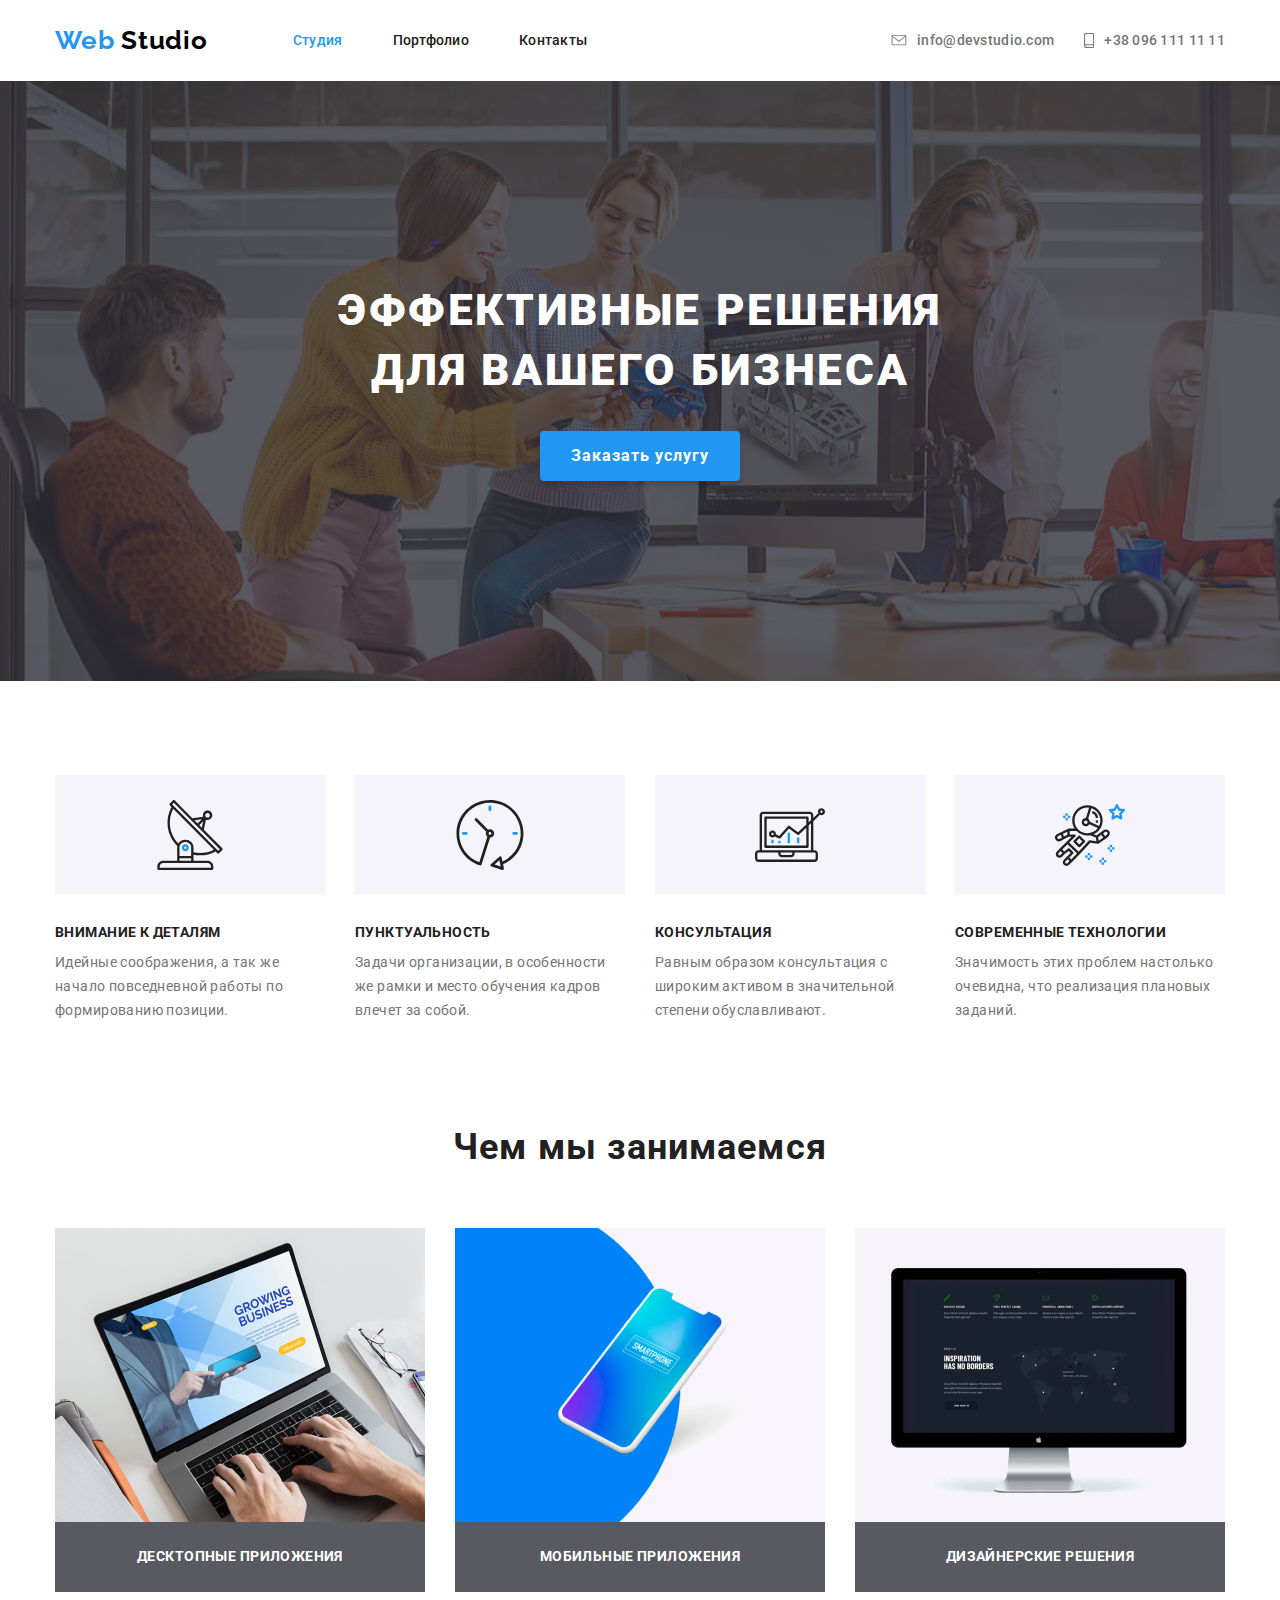
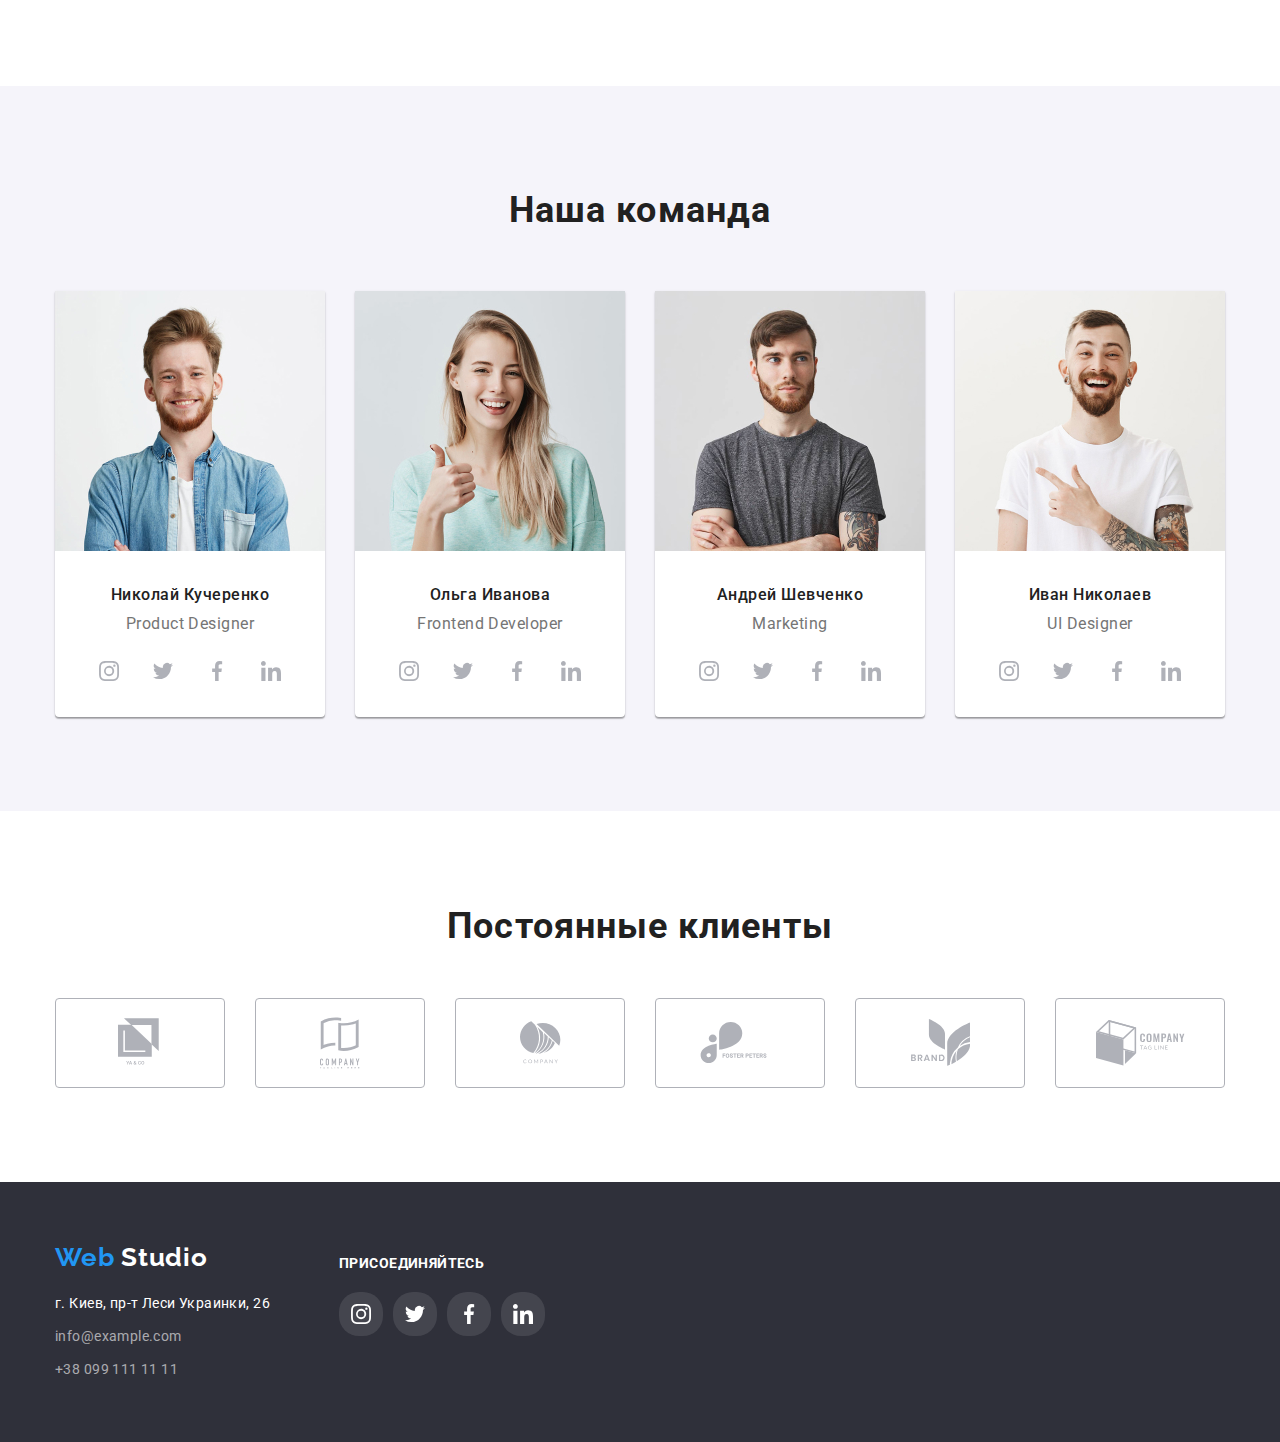
==== index.html @ 01f02eea "123" ====
<!DOCTYPE html>
<html lang="ru">
<head>
    <meta charset="UTF-8">
    <meta name="viewport" content="width=device-width, initial-scale=1.0">
    <title>Web Studio</title>
    <link rel="stylesheet" href="./css/normalize.css">
    <link rel="stylesheet" href="./css/styles.css">
    <link href="https://fonts.googleapis.com/css2?family=Raleway:wght@700&family=Roboto:wght@400;500;700;900&display=swap" rel="stylesheet">

<body>
    <!--верхняя линия-->
    <header class="header">
        <div class="container">
            <nav class="navigation">
            

                <a href="index.html" lang="en" class= "main-logo"><span class="logo-blue">Web</span> Studio</a>


                <ul class="list header-nav-links">
                    <li class="header-nav-link">
                    
                        <a href="index.html"  class="nav-item-active">Студия</a>
                    </li>
                    <li class="header-nav-link">
                        <a href="portfolio.html" class="nav-item-passive">Портфолио</a>
                    </li>
                    <li class="header-nav-link">
                        <a href="" class="nav-item-passive">Контакты</a>
                    </li>
                </ul>
            </nav>

            <ul class= "list list-adress-link">
                <li class="adress-link">
                  
                    <a href="mailto:info@devstudio.com" class="adress-item header-mail">
                        <svg width= "16" height= "11">
                            <use href="./images/sprite.svg#icon-envelope"></use>
                        </svg>info@devstudio.com</a>
                </li>
                <li class="adress-link">
                    
                    <a href="tel:+380961111111" class="adress-item header-tel">
                        <svg width= "10" height= "15">
                            <use href="./images/sprite.svg#icon-smartphone"></use>
                        </svg>+38 096 111 11 11</a>
                </li>
            </ul>
        </div>
    </header>

    <main>
        <!--section-->
       
            <section class="main-section">
                <h1>эффективные решения <br> для вашего бизнеса</h1>
                <button class="order-button">Заказать услугу</button>
            </section>
        

        <!--особенности-->
        
       
        <section>
            <div class="container features-cont">
           
            <h2 hidden>особенности</h2>
            <ul class= "list flex-list">
                <li class="features-item">
                    <div class="features-img-container1">
                    </div>
                    <h3 class="features-title">внимание к деталям</h3>
                    <p class="features-text">Идейные соображения, а так же начало повседневной работы по формированию позиции.</p>
                </li>
                <li class="features-item">
                    <div class="features-img-container2">
                    </div>
                    <h3 class="features-title">пунктуальность</h3>
                    <p class="features-text">Задачи организации, в особенности же рамки и место обучения кадров влечет за собой.</p>
                </li>
                <li class="features-item">
                    <div class="features-img-container3">
                        
                    </div>
                    <h3 class="features-title">консультация</h3>
                    <p class="features-text">Равным образом консультация с широким активом в значительной степени обуславливают.</p>
                </li>
                <li class="features-item">
                    <div class="features-img-container4">
                        
                    </div>
                    <h3 class="features-title">современные технологии</h3>
                    <p class="features-text">Значимость этих проблем настолько очевидна, что реализация плановых заданий.</p>
                </li>
            </ul>
        </div>    
        </section>
        

        <!--Чем мы занимаемся-->
        

        <section>
        <div class="container section-container"> 
            <h2 class="what-we-do-title">Чем мы занимаемся</h2>
            <ul class= "list flex-list">
                <li class="what-we-do-item">
                    <img src="./images/main/what_we_do/desktop.jpg" alt="Десктопные приложения" width= 370>
                    
                        <h3 class="what-we-do-text">десктопные приложения</h3>
                    
                </li>
                <li class="what-we-do-item">
                    <img src="./images/main/what_we_do/mob.jpg" alt="Мобильные приложения" width= 370>
                    
                        <h3 class="what-we-do-text">мобильные приложения</h3>
                    
                </li>
                <li class="what-we-do-item">
                    <img src="./images/main/what_we_do/des.jpg" alt="Дизайнерские решения" width= 370>
                    
                        <h3 class="what-we-do-text">дизайнерские решения</h3>
                    
                </li>               
            </ul>
        </div>
        </section>

       

        <!--Наша команда-->
        
                
                    <section class="team-section">
                        <div class="container section-team">

                        <h2 class="what-we-do-title">Наша команда</h2>
                        <ul class= "list flex-list">
                            <li class="team-member">
                                <img src="./images/main/team/designer.jpg" alt="Дизайнер" width= 270>
                                <h3 class="spec-name">Николай Кучеренко</h3>
                                <p class="prof"><span lang="en">Product Designer</span></p>
                                <ul class= "list flex-list-social-icons">
                                    <li>
                                        <a class="social-link social-icon-main" href="" aria-label="иконка инстаграма">
                                            <svg width= "44" height= "44">
                                            <use href="./images/sprite.svg#icon-inst"></use>
                                        </svg></a>
                                    </li>
                                    <li>
                                        <a class="social-link social-icon-main" href="" aria-label="иконка твиттера">
                                            <svg width= "44" height= "44">
                                            <use href="./images/sprite.svg#icon-twit"></use>
                                        </svg></a>
                                    </li>
                                    <li>
                                        <a class="social-link social-icon-main" href="" aria-label="иконка фейсбука">
                                            <svg width= "44" height= "44">
                                            <use href="./images/sprite.svg#icon-fb"></use>
                                        </svg></a>
                                    </li>
                                    <li>
                                        <a class="social-link social-icon-main" href="" aria-label="иконка линкедин">
                                            <svg width= "44" height= "44">
                                            <use href="./images/sprite.svg#icon-in"></use>
                                        </svg></a>
                                    </li>
                                </ul>
                            </li>
                            <li class="team-member">
                                <img src="./images/main/team/developer.jpg" alt="Разработчик" width= 270>
                                <h3 class="spec-name">Ольга Иванова</h3>
                                <p class="prof"><span lang="en"> Frontend Developer</span></p>
                                    <ul class= "list flex-list-social-icons">
                                        <li>
                                            <a class="social-link social-icon-main" href="" aria-label="иконка инстаграма">
                                                <svg width= "44" height= "44">
                                                <use href="./images/sprite.svg#icon-inst"></use>
                                            </svg></a>
                                        </li>
                                        <li>
                                            <a class="social-link social-icon-main" href="" aria-label="иконка твиттера">
                                                <svg width= "44" height= "44">
                                                <use href="./images/sprite.svg#icon-twit"></use>
                                            </svg></a>
                                        </li>
                                        <li>
                                            <a class="social-link social-icon-main" href="" aria-label="иконка фейсбука">
                                                <svg width= "44" height= "44">
                                                <use href="./images/sprite.svg#icon-fb"></use>
                                            </svg></a>
                                        </li>
                                        <li>
                                            <a class="social-link social-icon-main" href="" aria-label="иконка линкедин">
                                                <svg width= "44" height= "44">
                                                <use href="./images/sprite.svg#icon-in"></use>
                                            </svg></a>
                                        </li>
                                    </ul>
                            </li>
                            <li class="team-member">       
                                <img src="./images/main/team/marketing.jpg" alt="Маркетолог" width= 270>       
                                <h3 class="spec-name">Андрей Шевченко</h3>       
                                <p class="prof"><span lang="en">Marketing</span></p>
                                    <ul class= "list flex-list-social-icons">
                                        <li>
                                            <a class="social-link social-icon-main" href="" aria-label="иконка инстаграма">
                                                <svg width= "44" height= "44">
                                                <use href="./images/sprite.svg#icon-inst"></use>
                                            </svg></a>
                                        </li>
                                        <li>
                                            <a class="social-link social-icon-main" href="" aria-label="иконка твиттера">
                                                <svg width= "44" height= "44">
                                                <use href="./images/sprite.svg#icon-twit"></use>
                                            </svg></a>
                                        </li>
                                        <li>
                                            <a class="social-link social-icon-main" href="" aria-label="иконка фейсбука">
                                                <svg width= "44" height= "44">
                                                <use href="./images/sprite.svg#icon-fb"></use>
                                            </svg></a>
                                        </li>
                                        <li>
                                            <a class="social-link social-icon-main" href="" aria-label="иконка линкедин">
                                                <svg width= "44" height= "44">
                                                <use href="./images/sprite.svg#icon-in"></use>
                                            </svg></a>
                                        </li>
                                    </ul>
                            </li>
                            <li class="team-member">
                                <img src="./images/main/team/UI.jpg" alt="Дизайнер приложений" width= 270>
                                <h3 class="spec-name">Иван Николаев</h3>
                                <p class="prof"><span lang="en">UI Designer</span></p>
                                    <ul class= "list flex-list-social-icons">
                                        <li>
                                            <a class="social-link social-icon-main" href="" aria-label="иконка инстаграма">
                                                <svg width= "44" height= "44">
                                                <use href="./images/sprite.svg#icon-inst"></use>
                                            </svg></a>
                                        </li>
                                        <li>
                                            <a class="social-link social-icon-main" href="" aria-label="иконка твиттера">
                                                <svg width= "44" height= "44">
                                                <use href="./images/sprite.svg#icon-twit"></use>
                                            </svg></a>
                                        </li>
                                        <li>
                                            <a class="social-link social-icon-main" href="" aria-label="иконка фейсбука">
                                                <svg width= "44" height= "44">
                                                <use href="./images/sprite.svg#icon-fb"></use>
                                            </svg></a>
                                        </li>
                                        <li>
                                            <a class="social-link social-icon-main" href="" aria-label="иконка линкедин">
                                                <svg width= "44" height= "44">
                                                <use href="./images/sprite.svg#icon-in"></use>
                                            </svg></a>
                                        </li>
                                    </ul>
                            </li>
                        </ul>
                    </div>
                    </section>
            

        <!--постоянные клиенты-->
        
            <section>
                <div class="container section-container">
                <h2 class="clients">Постоянные клиенты</h2>
                <ul class= "list clients-list">
                    <li class="clients-list-item">
                        <a class="clients-item-link" href="">
                        <svg width= "45" height= "50">
                            <use href="./images/sprite.svg#icon-logo1"></use>
                        </svg></a>
                    </li>
                    <li class="clients-list-item">
                        <a class="clients-item-link2" href="">
                            <svg width= "40" height= "52">
                            <use href="./images/sprite.svg#icon-logo2"></use>
                        </svg></a>
                    </li>
                    <li class="clients-list-item">
                        <a class="clients-item-link" href="">
                            <svg width= "41" height= "43">
                            <use href="./images/sprite.svg#icon-logo3"></use>
                        </svg></a>
                    </li>
                    <li class="clients-list-item">
                        <a class="clients-item-link" href="">
                            <svg width= "80" height= "42">
                            <use href="./images/sprite.svg#icon-logo4"></use>
                        </svg></a>
                    </li>
                    <li class="clients-list-item">
                        <a class="clients-item-link" href="">
                            <svg width= "59" height= "47">
                            <use href="./images/sprite.svg#icon-logo5"></use>
                        </svg></a>
                    </li>
                    <li class="clients-list-item">
                        <a class="clients-item-link" href="">
                            <svg width= "89" height= "46">
                            <use href="./images/sprite.svg#icon-logo6"></use>
                        </svg></a>
                    </li>
                </ul>
            </div>
            </section>
        
        
    </main>
    <!-- FOOTER -->
    <footer>
        <div class="container footer-container">
        <div class="left-side">
            <a href="" lang="en" class="bot-logo">
                <span class="logo-blue">Web</span> Studio
            </a>
            <address class="footer-adress">

            <ul class= "list">
                <li class="adress-list-item">
                        <a href="https://goo.gl/maps/bXEp62qemY7b6ZwU9" target="_blank" class="address">г. Киев, пр-т Леси Украинки, 26</a>
                </li>
                <li class="adress-list-item">
                        <a href="mailto:info@example.com" class="mail-phone"><span lang="en">info@example.com</span></a>
                </li>
                <li class="adress-list-item">
                        <a href="tel:+380991111111" class="mail-phone">+38 099 111 11 11</a>
                </li>
            </ul>
        </address>

       
        </div>

        <div class="right-side">
            <b>присоединяйтесь</b>
            <ul class= "list footer-social-icons-list">
                <li class="footer-social-icon-item">
                    <a class="social-link social-link-bot" href="" aria-label="иконка инстаграма">
                        <svg width= "44" height= "44">
                        <use href="./images/sprite.svg#icon-inst-bot"></use>
                    </svg></a>
                </li>
                <li class="footer-social-icon-item">
                    <a class="social-link social-link-bot" href="" aria-label="иконка твиттера">
                        <svg width= "44" height= "44">
                        <use href="./images/sprite.svg#icon-twit-bot"></use>
                    </svg></a>
                </li>
                <li class="footer-social-icon-item">
                    <a class="social-link social-link-bot" href="" aria-label="иконка фейсбука">
                        <svg width= "44" height= "44">
                        <use href="./images/sprite.svg#icon-fb-bot"></use>
                    </svg></a>
                </li>
                <li class="footer-social-icon-item">
                    <a class="social-link social-link-bot" href="" aria-label="иконка линкедин">
                        <svg width= "44" height= "44">
                        <use href="./images/sprite.svg#icon-in-bot"></use>
                    </svg></a>
                </li>
            </ul>
        </div>
        <!--SUBSCRIBE-->
        <!--<div class="subscribe">
            <p>подпишитесь на рассылку<br>
                <input type="text">
               </p>
        </div>

        <div class="footer-button">
            <button class="foot-button">Подписаться
                <svg width= "24" height= "24">
                <use href="./images/sprite.svg#icon-tg"></use>
            </svg></button>
        </div> -->

    </div>
    </footer>
</body>
</html>
---- css/styles.css ----
:root {
    --main-font: "Roboto", sans-serif;
    --logo-font: "Raleway", sans-serif;
    --bold-title-color: #212121;
    --accent-color: #2196F3;
    --p-text-color: #757575;
    --main-header-color: #FFFFFF;
    --mail-phone-bot-color: rgba(255, 255, 255, 0.6);
    --black-colour:  #000000;
    --decor-color: rgba(175, 177, 184, 1);
}
html {
    box-sizing: border-box;
  }
  
  *,
  *::before,
  *::after {
    box-sizing: inherit;
    margin: 0;
    padding: 0;
  }
/*header*/
.header{
    padding-bottom: 25px;
    padding-top: 25px;
}
.navigation{
    display: flex;
    align-items: center;
}
.list-adress-link{
    display: flex;
    /*margin-left: 305px;*/
}

.adress-item{
    display: flex;
    align-items: center;
}

.adress-item svg{
    margin-right: 10px;
    
}

.adress-item:hover,
.adress-item:focus,
.adress-link:hover,
.adress-link:focus{
    --color2: var(--accent-color);
    color: var(--accent-color);
}

.adress-link:not(:last-child){
    margin-right: 30px;
}


    
.header-nav-links{
    display: flex;
    margin-left: 85px;
    padding-left: 0px;
}
.header-nav-link:not(:last-child){
    margin-right: 50px;
}

.header .container{
    display: flex;
    align-items: center;
    justify-content: space-between;

}

.container{
    width: 1200px;
    padding-left: 15px;
    padding-right: 15px;
     
    margin-left: auto;
    margin-right: auto;
    
    
   
    
}


/*.list li{
    outline: 2px solid green;
}
*/
body{
    font-family: var(--main-font);
    background-color: var(--main-header-color);
    font-style: normal;
}

/*шапка*/
.main-logo{
    font-family: var(--logo-font);
    color: var(--black-colour);
    font-style: normal;
    font-weight: bold;
    font-size: 26px;
    line-height: 1.2;
    letter-spacing: 0.03em;
    text-decoration: none;
    /*margin-right: 85px;
    margin-top: 24px;*/
}

.logo-blue{
    color: var(--accent-color);

}

.nav-item-active,
.nav-item-passive{
    
  
    font-weight: 500;
    font-size: 14px;
    line-height: 1.14;
    letter-spacing: 0.02em;
    
}

.nav-item-passive{
color: var(--bold-title-color);
}

.nav-item-active{
    color: var(--accent-color);
}

.nav-item-passive:hover,
.nav-item-passive:focus{
    color: var(--accent-color);
}

.adress-item{
    
   
    font-weight: 500;
    font-size: 14px;
    line-height: 1.42;
    letter-spacing: 0.02em;
    color: var(--p-text-color);
    text-decoration: none;
    list-style: none;
}


.list{
    list-style: none;
    text-decoration: none;
}



.nav-item-active,
.nav-item-passive,
.link{
    text-decoration: none;
}
/*<!--SECTION-->*/

h1{
    
    color: var(--main-header-color);
   
    font-weight: 900;
    font-size: 44px;
    line-height: 1.36;
    text-align: center;
    letter-spacing: 0.06em;
    text-transform: uppercase;  
    margin-bottom: 30px;
    margin-top: 0px;
    
}



.main-section{
    padding-top: 200px;
    padding-bottom: 200px;
    background-image: linear-gradient(rgba(47, 48, 58, 0.8), rgba(47, 48, 58, 0.8)), url(../images/main/header/Headerimg.jpg);
    background-repeat: no-repeat;
    background-size: cover;
    max-width: 1600px;
    margin-right: auto;
    margin-left: auto;
}

.hero{

}
.order-button{
    min-width: 200px;
    min-height: 50px;
    margin-right: auto;
    margin-left: auto;
    font-weight: bold;
    font-size: 16px;
    line-height: 1.87;
    display: block;
    text-align: center;
    letter-spacing: 0.06em;
    color: var(--main-header-color);
    background-color: var(--accent-color);
    border-radius: 4px;
    border: hidden;
    box-shadow: 0px 4px 4px rgba(0, 0, 0, 0.15);
}

.order-button:hover,
.order-button:focus{
    color: var(--main-header-color);
}

.section-container{
    padding-top: 94px;
    padding-bottom: 94px;

}
/*<!--особенности-->*/
.flex-list{
    display: flex;
   
}
.features-item{
    width: 270px;
    
}
.features-item:not(:last-child){
    margin-right: 30px;
}
.features-img-container1{
    width: 270px;
    height: 120px;
    background-image: url(../images/main/features/antenna1.svg);
    background-repeat: no-repeat;
    background-position: center center;
    background-color: #f5f4fa;
}
.features-img-container2{
    width: 270px;
    height: 120px;
    background-image: url(../images/main/features/clock1.svg);
    background-repeat: no-repeat;
    background-position: center center;
    background-color: #f5f4fa;
}
.features-img-container3{
    width: 270px;
    height: 120px;
    background-image: url(../images/main/features/diagram1.svg);
    background-repeat: no-repeat;
    background-position: center center;
    background-color: #f5f4fa;
}
.features-img-container4{
    width: 270px;
    height: 120px;
    background-image: url(../images/main/features/astronaut1.svg);
    background-repeat: no-repeat;
    background-position: center center;
    background-color: #f5f4fa;
}
.features-img{
    margin: 25px 100px;
    
}

.features-title{
   
    
    font-weight: bold;
    font-size: 14px;
    line-height: 1.14;
    letter-spacing: 0.03em;
    text-transform: uppercase;

    color: var(--bold-title-color);
    margin-top: 30px;


}

.features-text{
    
    
    font-weight: normal;
    font-size: 14px;
    line-height: 1.71;

    letter-spacing: 0.03em;

    color: var(--p-text-color);
    margin-top: 10px;
}

/*<!--Чем мы занимаемся-->*/
.what-we-do-title{
    
    margin-bottom: 50px;
    font-weight: bold;
    font-size: 36px;
    line-height: 1.7;
    text-align: center;
    letter-spacing: 0.03em;

    color: var(--bold-title-color);
}

.what-we-do-item:not(:last-child){
    margin-right: 30px;

}
.what-we-do-item>img{
    display: block;
}
/*.what-we-do-item>div{
    width: 370px;
    height: 70px;
    background-color: rgba(47, 48, 58, 0.8);
}*/
.what-we-do-text{
    
    text-align: center;
    padding-top: 27px;
    padding-bottom: 27px;
    font-weight: bold;
    font-size: 14px;
    line-height: 1.14;
   
    letter-spacing: 0.03em;
    text-transform: uppercase;

    color: var(--main-header-color);
    background-color: rgba(47, 48, 58, 0.8);
}

/* NASHA KOMANDA */
.section-team{
    
    padding-top: 94px;
    padding-bottom: 94px;
    
}
.team-section>ul{
    padding-bottom: 94px;

}
.team-section>h2{
    padding-top: 94px;
}
.team-section{
    background-color: rgba(245, 244, 250, 1);
}
.team-member{
    background-color: var(--main-header-color);
    box-shadow: 0px 2px 1px rgba(0, 0, 0, 0.2), 0px 1px 1px rgba(0, 0, 0, 0.14), 0px 1px 3px rgba(0, 0, 0, 0.12);
    border-radius: 0px 0px 4px 4px;
}
.team-member>img{
    margin-bottom: 30px;
}

.flex-list-social-icons{
    display: flex;
    /*justify-content: space-between;*/
    padding-left: 32px;
    padding-right: 32px;
    padding-bottom: 24px;
}
.flex-list-social-icons>li:not(:last-child){
    margin-right: 10px;

}

.social-icon-main:hover,
.social-icon-main:focus{
    --color1: var(--accent-color);
    --color3: var(--main-header-color);
}
.team-member:not(:last-child){
    margin-right: 30px;
}
.spec-name{
    
   
    font-weight: 500;
    font-size: 16px;
    line-height: 1.19;
    /* identical to box height */

    text-align: center;
    letter-spacing: 0.03em;
    color: var(--bold-title-color);
    margin-bottom: 10px;
}

.social-link{
    display: block;
    width: 44px;
    height: 44px;
    border-radius: 20px;
    
}

.prof{
    
   
    font-weight: normal;
    font-size: 16px;
    line-height: 1.19;
    /* identical to box height */

    text-align: center;
    letter-spacing: 0.03em;

    color: var(--p-text-color);
    margin-bottom: 16px;
}

/*CLIENTS*/
.clients{
    font-style: normal;
    font-weight: bold;
    font-size: 36px;
    line-height: 1.17;
    text-align: center;
    letter-spacing: 0.03em;
    color: var(--bold-title-color);
    margin-bottom: 50px;
}
.clients-list{
    display: flex;
   
}

.clients-list-item a{
    width: 170px;
    height: 90px;
    display: flex;
    justify-content: center;
    align-items: center;
    border: solid var(--decor-color) 1px;
    border-radius: 4px;
}

/*.clients-list-item{
   
    display: flex;
    justify-content: center;
    align-items: center;

    

}*/


.clients-list-item a:hover,
.clients-list-item a:focus{

    fill: var(--accent-color);
    border: solid var(--accent-color) 1px;
}




.clients-list-item a{
    fill: var(--decor-color);
    

}

/*.clients-item-link1{
    border-radius: 4px;
    padding: 20px 63px;
    border-color: transparent;
    
    
}
*/
.clients-list-item:not(:last-child){
    margin-right: 30px;
}


/* FOOTER */

.footer-container{
    
    display: flex;
    padding-top: 60px;
    padding-bottom: 60px;
}

.subscribe{
    padding-top: 12px; 
    width: 358px;
    height: 50px;
    margin-right: 12px;
}

.footer-button{
    padding-top: 48px;
}



.foot-button{
    min-width: 200px;
    height: 50px;
    display: flex;
    font-weight: bold;
    font-size: 16px;
    line-height: 1.87;
    display: block;
    text-align: center;
    letter-spacing: 0.06em;
    color: var(--main-header-color);
    background-color: var(--accent-color);
    border-radius: 4px;
}

.foot-button svg{
    align-items: center;
    justify-content: center;
}

.left-side{
    
    margin-right: 69px;
}
.right-side{
    padding-top: 12px;
    margin-right: 94px;
}
.bot-logo{
    font-family: var(--logo-font);
    font-style: normal;
    font-weight: bold;
    font-size: 26px;
    line-height: 1.19;
    /* identical to box height */
    letter-spacing: 0.03em;
    color: var(--main-header-color);
    text-decoration: none;
    

}

/* ADRESSES */
.footer-adress{
    margin-top: 20px;
}
.address{
   
    font-style: normal;
    font-weight: normal;
    font-size: 14px;
    line-height: 1.71;
    letter-spacing: 0.03em;
    color: var(--main-header-color);
    text-decoration: none;
    
}
.features-cont{
    padding-top: 94px;
}

.mail-phone{
    
    font-style: normal;
    font-weight: normal;
    font-size: 14px;
    line-height: 1.71;
    
    text-decoration: none;
    letter-spacing: 0.03em;

    color: var(--mail-phone-bot-color);
}

b{
    
    font-weight: bold;
    font-size: 14px;
    line-height: 1.14;
    letter-spacing: 0.03em;
    text-transform: uppercase;
    color: var(--main-header-color);
    
}

.footer-social-icons-list{
    display: flex;
    margin-top: 20px;
}

.footer-social-icon-item:not(:last-child){
    margin-right: 10px;
}

.social-link-bot{
    background-color: var(--accent-color);
}

.social-link-bot{
    background-color: rgba(255, 255, 255, 0.1);
}

.social-link-bot:focus,
.social-link-bot:hover{
    background-color: var(--accent-color);
}






footer{
    background-color: #2F303A;
}
.adress-list-item{
    margin-top: 9px;
}


/*
 */

/*PORTFOLIO MAIN*/

/*.all-button{
    
    
    font-weight: 500;
    font-size: 16px;
    line-height: 1.62;

    text-align: center;
    letter-spacing: 0.03em;

    color: var(--main-header-color);
    background-color: var(--accent-color);
}
*/

.header-port-cont{
   border-bottom: solid 1px rgba(236, 236, 236, 1); 
}
.portfolio-list{
    display: flex;
    justify-content: center;
    margin-bottom: 50px;
}

.proj-type-button-container:not(:last-child){
    margin-right: 8px;
}

.proj-type-button:focus,
.proj-type-button:hover{

    background-color: var(--accent-color);
    color: var(--main-header-color);
   
}

.proj-type-button{
    
    
    font-weight: 500;
    font-size: 16px;
    line-height: 1.62;
    border: none;
    border-radius: 4px;
    text-align: center;
    letter-spacing: 0.03em;

    color: var(--bold-title-color); 
    padding-top: 6px;
    padding-right: 22px;
    padding-bottom: 6px;
    padding-left: 22px;
}

/*gallery*/

.gallery-list{
    display: flex;
    flex-wrap: wrap;
}

.gallery-list-container{
    margin-right: 30px;
    margin-bottom: 30px;
}

.gallery-list-item:focus,
.gallery-list-item:hover{
    
    box-sizing: border-box;
    box-shadow: 1px 4px 6px rgba(0, 0, 0, 0.16), 0px 4px 4px rgba(0, 0, 0, 0.06), 0px 1px 1px rgba(0, 0, 0, 0.12);
}

.gallery-list-container:nth-child(3n){
    margin-right: 0px;
}

.gallery-list-container:nth-last-child(-n + 3){
    margin-bottom: 0px;
}

.gallery-list-img{
    display: block;
}

.port-proj-title{
    padding-top: 20px;
    padding-left: 23px;
    padding-right: 23px;
    
    font-weight: bold;
    font-size: 18px;
    line-height: 2;


    letter-spacing: 0.06em;

    color: var(--bold-title-color);
   

}

.port-skill{
    margin-top: 4px;
    padding-left: 23px;
    padding-right: 23px;
    padding-bottom: 19px;
    
    font-weight: normal;
    font-size: 16px;
    line-height: 1.87;


    letter-spacing: 0.03em;

    color: var(--p-text-color);

}

.gallery-text-container{
    border-left: solid rgba(238, 238, 238, 1) 1px;
    border-right: solid rgba(238, 238, 238, 1) 1px;
    border-bottom: solid rgba(238, 238, 238, 1) 1px;
}

.overlay{

}

.proj-descr{
    font-weight: normal;
    font-size: 18px;
    line-height: 1.56;
    letter-spacing: 0.03em;
    color: var(--main-header-color);
    background-color: var(--accent-color);
}
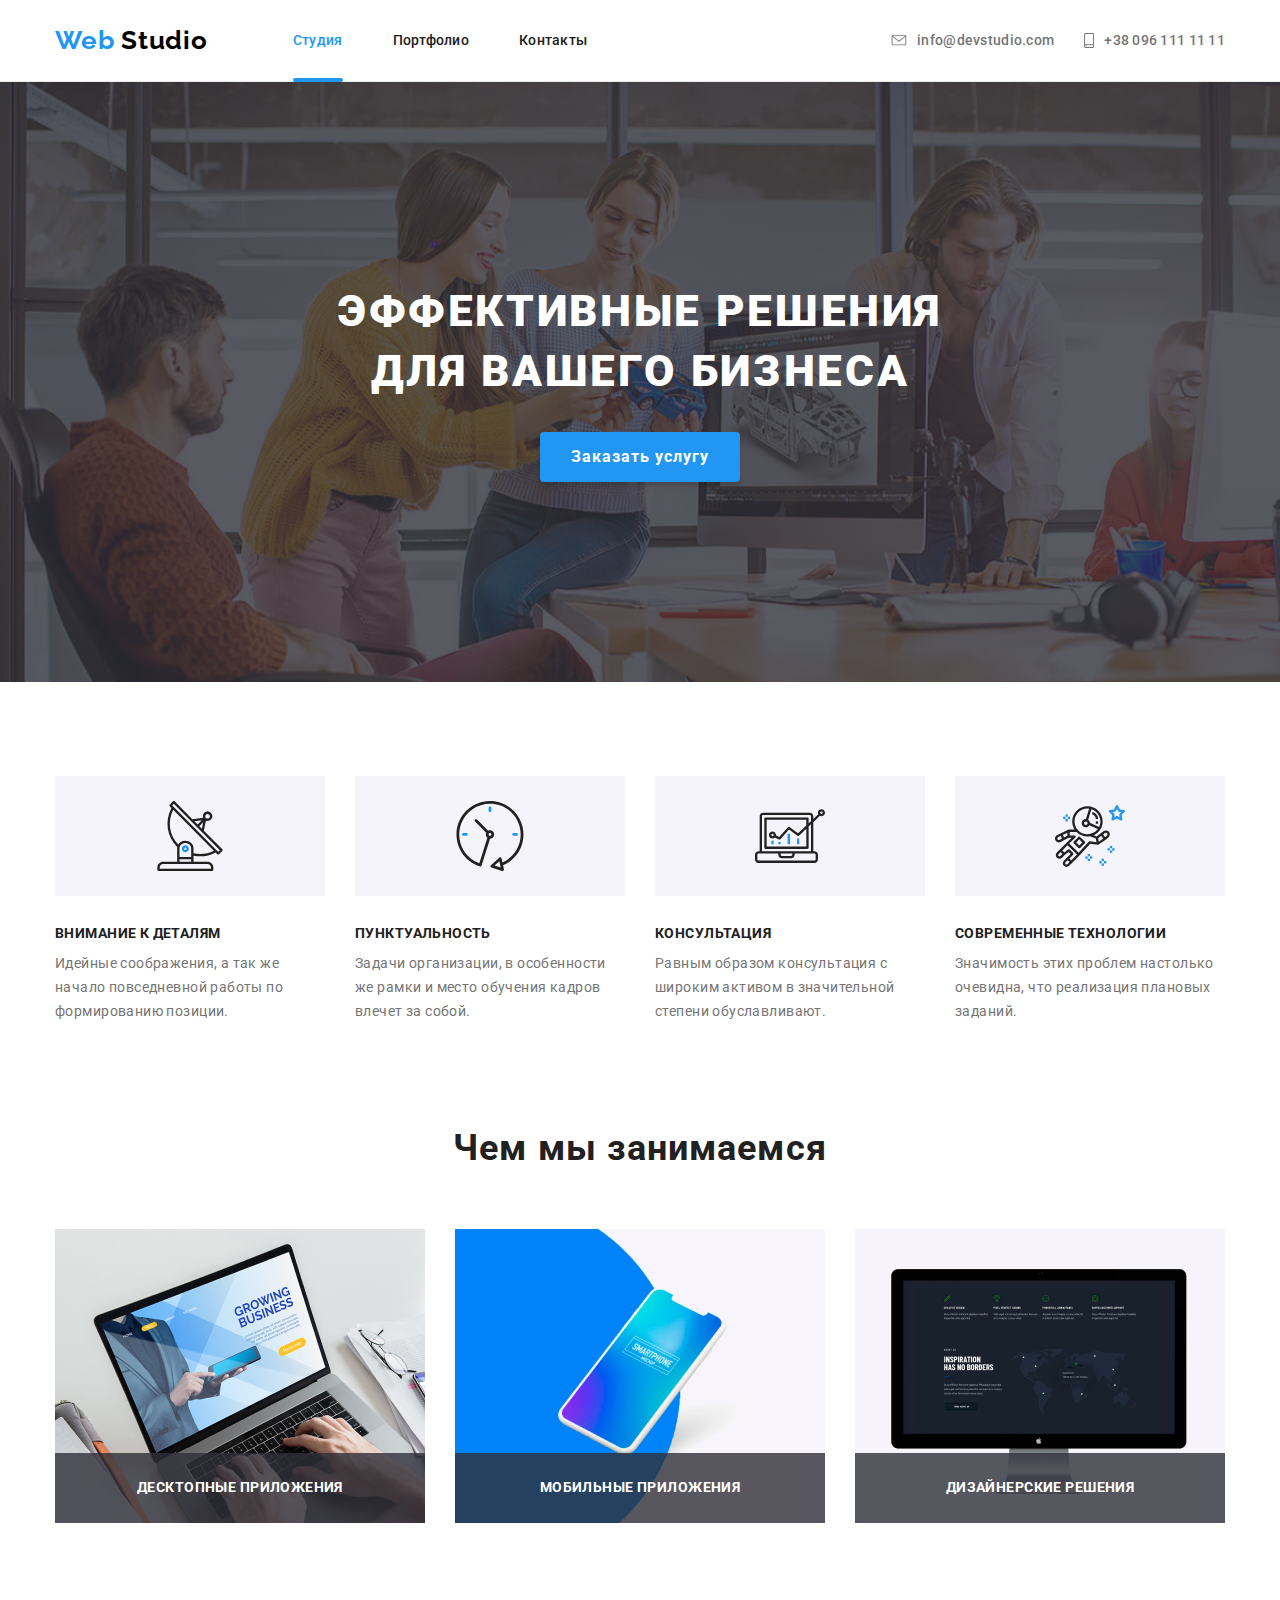
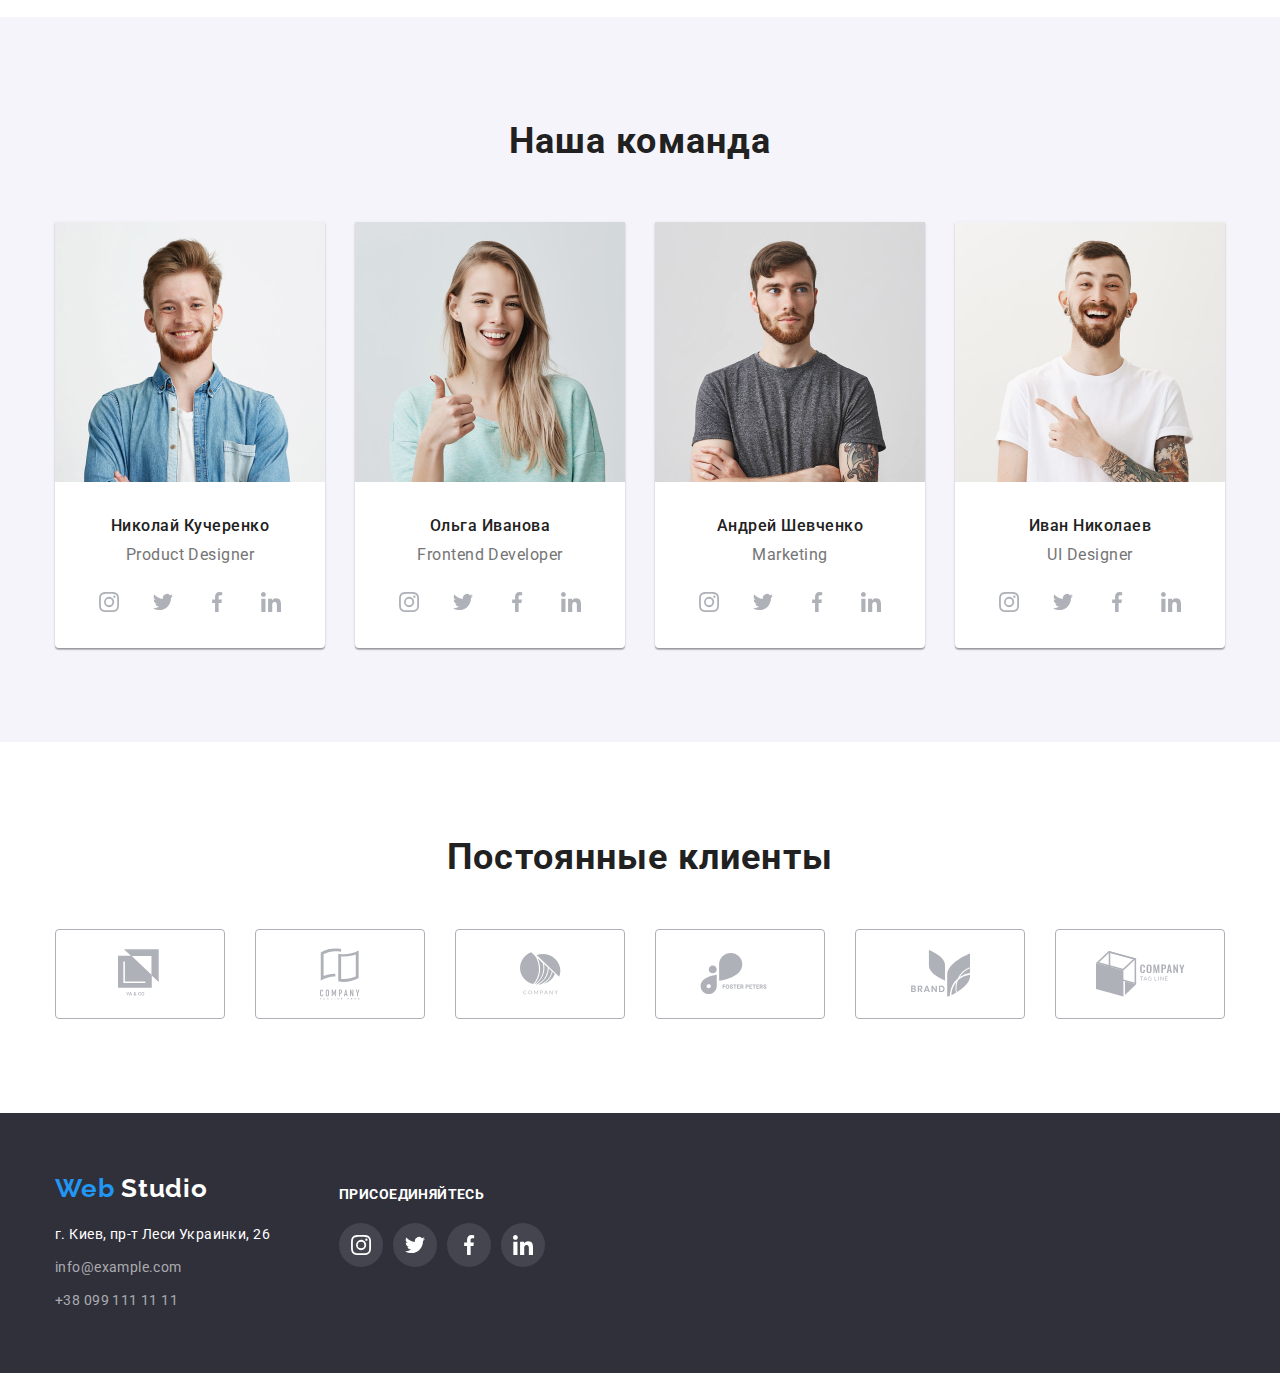
==== commit 2293796c: "костыль))" ====
--- a/index.html
+++ b/index.html
@@ -10,7 +10,7 @@
 
 <body>
     <!--верхняя линия-->
-    <header class="header">
+    <header class="header header-port-cont">
         <div class="container">
             <nav class="navigation">
             
@@ -19,9 +19,9 @@
 
 
                 <ul class="list header-nav-links">
-                    <li class="header-nav-link">
-                    
-                        <a href="index.html"  class="nav-item-active">Студия</a>
+                    <li class="header-nav-link header-nav-link-active">
+                    
+                        <a href="index.html"  class="nav-item-active nav-active">Студия</a>
                     </li>
                     <li class="header-nav-link">
                         <a href="portfolio.html" class="nav-item-passive">Портфолио</a>
--- a/css/styles.css
+++ b/css/styles.css
@@ -20,58 +20,11 @@
     margin: 0;
     padding: 0;
   }
-/*header*/
-.header{
-    padding-bottom: 25px;
-    padding-top: 25px;
-}
-.navigation{
-    display: flex;
-    align-items: center;
-}
-.list-adress-link{
-    display: flex;
-    /*margin-left: 305px;*/
-}
-
-.adress-item{
-    display: flex;
-    align-items: center;
-}
-
-.adress-item svg{
-    margin-right: 10px;
-    
-}
-
-.adress-item:hover,
-.adress-item:focus,
-.adress-link:hover,
-.adress-link:focus{
-    --color2: var(--accent-color);
-    color: var(--accent-color);
-}
-
-.adress-link:not(:last-child){
-    margin-right: 30px;
-}
-
-
-    
-.header-nav-links{
-    display: flex;
-    margin-left: 85px;
-    padding-left: 0px;
-}
-.header-nav-link:not(:last-child){
-    margin-right: 50px;
-}
-
-.header .container{
-    display: flex;
-    align-items: center;
-    justify-content: space-between;
-
+
+  body{
+    font-family: var(--main-font);
+    background-color: var(--main-header-color);
+    font-style: normal;
 }
 
 .container{
@@ -80,70 +33,33 @@
     padding-right: 15px;
      
     margin-left: auto;
-    margin-right: auto;
-    
-    
-   
-    
-}
-
-
-/*.list li{
-    outline: 2px solid green;
-}
-*/
-body{
-    font-family: var(--main-font);
-    background-color: var(--main-header-color);
-    font-style: normal;
-}
-
-/*шапка*/
-.main-logo{
-    font-family: var(--logo-font);
-    color: var(--black-colour);
-    font-style: normal;
-    font-weight: bold;
-    font-size: 26px;
-    line-height: 1.2;
-    letter-spacing: 0.03em;
-    text-decoration: none;
-    /*margin-right: 85px;
-    margin-top: 24px;*/
-}
-
-.logo-blue{
-    color: var(--accent-color);
-
-}
-
-.nav-item-active,
-.nav-item-passive{
-    
+    margin-right: auto;   
+    
+}
+
+
+/*header*/
+.header{
+    padding-bottom: 25px;
+    padding-top: 25px;
+}
+.navigation{
+    display: flex;
+    align-items: center;
+}
+.list-adress-link{
+    display: flex;
   
-    font-weight: 500;
-    font-size: 14px;
-    line-height: 1.14;
-    letter-spacing: 0.02em;
-    
-}
-
-.nav-item-passive{
-color: var(--bold-title-color);
-}
-
-.nav-item-active{
-    color: var(--accent-color);
-}
-
-.nav-item-passive:hover,
-.nav-item-passive:focus{
-    color: var(--accent-color);
-}
+}
+
+
+
+
 
 .adress-item{
     
-   
+    display: flex;
+    align-items: center;
     font-weight: 500;
     font-size: 14px;
     line-height: 1.42;
@@ -151,7 +67,106 @@
     color: var(--p-text-color);
     text-decoration: none;
     list-style: none;
-}
+    transition: 0.25s cubic-bezier(0.4, 0, 0.2, 1);
+}
+
+
+.adress-item svg{
+    margin-right: 10px;
+    
+}
+
+.adress-item:hover,
+.adress-item:focus,
+.adress-link:hover,
+.adress-link:focus{
+    --color2: var(--accent-color);
+    color: var(--accent-color);
+}
+
+.adress-link:not(:last-child){
+    margin-right: 30px;
+}
+
+
+    
+.header-nav-links{
+    display: flex;
+    margin-left: 85px;
+    padding-left: 0px;
+}
+.header-nav-link:not(:last-child){
+    margin-right: 50px;
+}
+
+.header-nav-link-active{
+    position: relative;
+}
+
+.nav-active::after{
+    position: absolute;
+    display: block;
+    content: "";
+    width: 100%;
+    height: 4px;
+    margin-top: 28px;
+    background: var(--accent-color);
+    border-radius: 2px;
+}
+
+.header .container{
+    display: flex;
+    align-items: center;
+    justify-content: space-between;
+
+}
+
+
+
+/*шапка*/
+.main-logo{
+    font-family: var(--logo-font);
+    color: var(--black-colour);
+    font-style: normal;
+    font-weight: bold;
+    font-size: 26px;
+    line-height: 1.2;
+    letter-spacing: 0.03em;
+    text-decoration: none;
+
+}
+
+.logo-blue{
+    color: var(--accent-color);
+
+}
+
+.nav-item-active,
+.nav-item-passive{
+    
+  
+    font-weight: 500;
+    font-size: 14px;
+    line-height: 1.14;
+    letter-spacing: 0.02em;
+    
+}
+
+.nav-item-passive{
+    color: var(--bold-title-color);
+    transition: 0.25s cubic-bezier(0.4, 0, 0.2, 1);
+}
+
+.nav-item-active{
+    color: var(--accent-color);
+}
+
+.nav-item-passive:hover,
+.nav-item-passive:focus{
+    color: var(--accent-color);
+
+}
+
 
 
 .list{
@@ -215,6 +230,7 @@
     border-radius: 4px;
     border: hidden;
     box-shadow: 0px 4px 4px rgba(0, 0, 0, 0.15);
+    transition: 0.25s cubic-bezier(0.4, 0, 0.2, 1);
 }
 
 .order-button:hover,
@@ -324,13 +340,15 @@
 .what-we-do-item>img{
     display: block;
 }
-/*.what-we-do-item>div{
+.what-we-do-item{
+    position: relative;
+}
+.what-we-do-text{
+    position: absolute;
+    bottom: 0;
+    left: 0;
     width: 370px;
     height: 70px;
-    background-color: rgba(47, 48, 58, 0.8);
-}*/
-.what-we-do-text{
-    
     text-align: center;
     padding-top: 27px;
     padding-bottom: 27px;
@@ -383,6 +401,10 @@
 
 }
 
+.social-icon-main{
+    transition: 0.25s cubic-bezier(0.4, 0, 0.2, 1);
+}
+
 .social-icon-main:hover,
 .social-icon-main:focus{
     --color1: var(--accent-color);
@@ -409,7 +431,7 @@
     display: block;
     width: 44px;
     height: 44px;
-    border-radius: 20px;
+    border-radius: 50px;
     
 }
 
@@ -452,17 +474,11 @@
     align-items: center;
     border: solid var(--decor-color) 1px;
     border-radius: 4px;
-}
-
-/*.clients-list-item{
-   
-    display: flex;
-    justify-content: center;
-    align-items: center;
-
-    
-
-}*/
+    fill: var(--decor-color);
+    transition: 0.25s cubic-bezier(0.4, 0, 0.2, 1);
+    
+}
+
 
 
 .clients-list-item a:hover,
@@ -474,21 +490,6 @@
 
 
 
-
-.clients-list-item a{
-    fill: var(--decor-color);
-    
-
-}
-
-/*.clients-item-link1{
-    border-radius: 4px;
-    padding: 20px 63px;
-    border-color: transparent;
-    
-    
-}
-*/
 .clients-list-item:not(:last-child){
     margin-right: 30px;
 }
@@ -550,7 +551,6 @@
     font-weight: bold;
     font-size: 26px;
     line-height: 1.19;
-    /* identical to box height */
     letter-spacing: 0.03em;
     color: var(--main-header-color);
     text-decoration: none;
@@ -610,12 +610,11 @@
     margin-right: 10px;
 }
 
-.social-link-bot{
-    background-color: var(--accent-color);
-}
+
 
 .social-link-bot{
     background-color: rgba(255, 255, 255, 0.1);
+    transition: 0.25s cubic-bezier(0.4, 0, 0.2, 1);
 }
 
 .social-link-bot:focus,
@@ -674,6 +673,8 @@
 
     background-color: var(--accent-color);
     color: var(--main-header-color);
+    
+    box-shadow: 0px 4px 4px rgba(0, 0, 0, 0.25);
    
 }
 
@@ -687,7 +688,6 @@
     border-radius: 4px;
     text-align: center;
     letter-spacing: 0.03em;
-
     color: var(--bold-title-color); 
     padding-top: 6px;
     padding-right: 22px;
@@ -707,6 +707,21 @@
     margin-bottom: 30px;
 }
 
+.gallery-list-container:nth-child(3n){
+    margin-right: 0px;
+}
+
+.gallery-list-container:nth-last-child(-n + 3){
+    margin-bottom: 0px;
+}
+
+.gallery-list-item{
+    
+    display: block;
+    width: 370px;
+    height: 404px;
+}
+
 .gallery-list-item:focus,
 .gallery-list-item:hover{
     
@@ -714,16 +729,51 @@
     box-shadow: 1px 4px 6px rgba(0, 0, 0, 0.16), 0px 4px 4px rgba(0, 0, 0, 0.06), 0px 1px 1px rgba(0, 0, 0, 0.12);
 }
 
-.gallery-list-container:nth-child(3n){
-    margin-right: 0px;
-}
-
-.gallery-list-container:nth-last-child(-n + 3){
-    margin-bottom: 0px;
-}
+.gallery-list-item:focus .overlay,
+.gallery-list-item:hover .overlay{
+    top: 0;
+}
+    
 
 .gallery-list-img{
     display: block;
+}
+
+.overlay-container{
+    position: relative;
+    overflow: hidden;
+}
+
+.overlay{
+    position: absolute;
+    top: 100%;
+    left: 0px;
+    width: 100%;
+    height: 100%;
+    display: flex;
+    justify-content: center;
+    align-items: center;
+    padding: 63px 24px;
+    font-weight: normal;
+    font-size: 18px;
+    line-height: 1.56;
+    letter-spacing: 0.03em;
+    color: var(--main-header-color);
+    background: rgba(33, 150, 243, 0.9);
+    transition: 0.25s cubic-bezier(0.4, 0, 0.2, 1);
+    
+    
+    
+}
+
+.proj-descr{
+    padding: 63px 24px;
+    font-weight: normal;
+    font-size: 18px;
+    line-height: 1.56;
+    letter-spacing: 0.03em;
+    color: var(--main-header-color);
+    
 }
 
 .port-proj-title{
@@ -770,11 +820,3 @@
 
 }
 
-.proj-descr{
-    font-weight: normal;
-    font-size: 18px;
-    line-height: 1.56;
-    letter-spacing: 0.03em;
-    color: var(--main-header-color);
-    background-color: var(--accent-color);
-}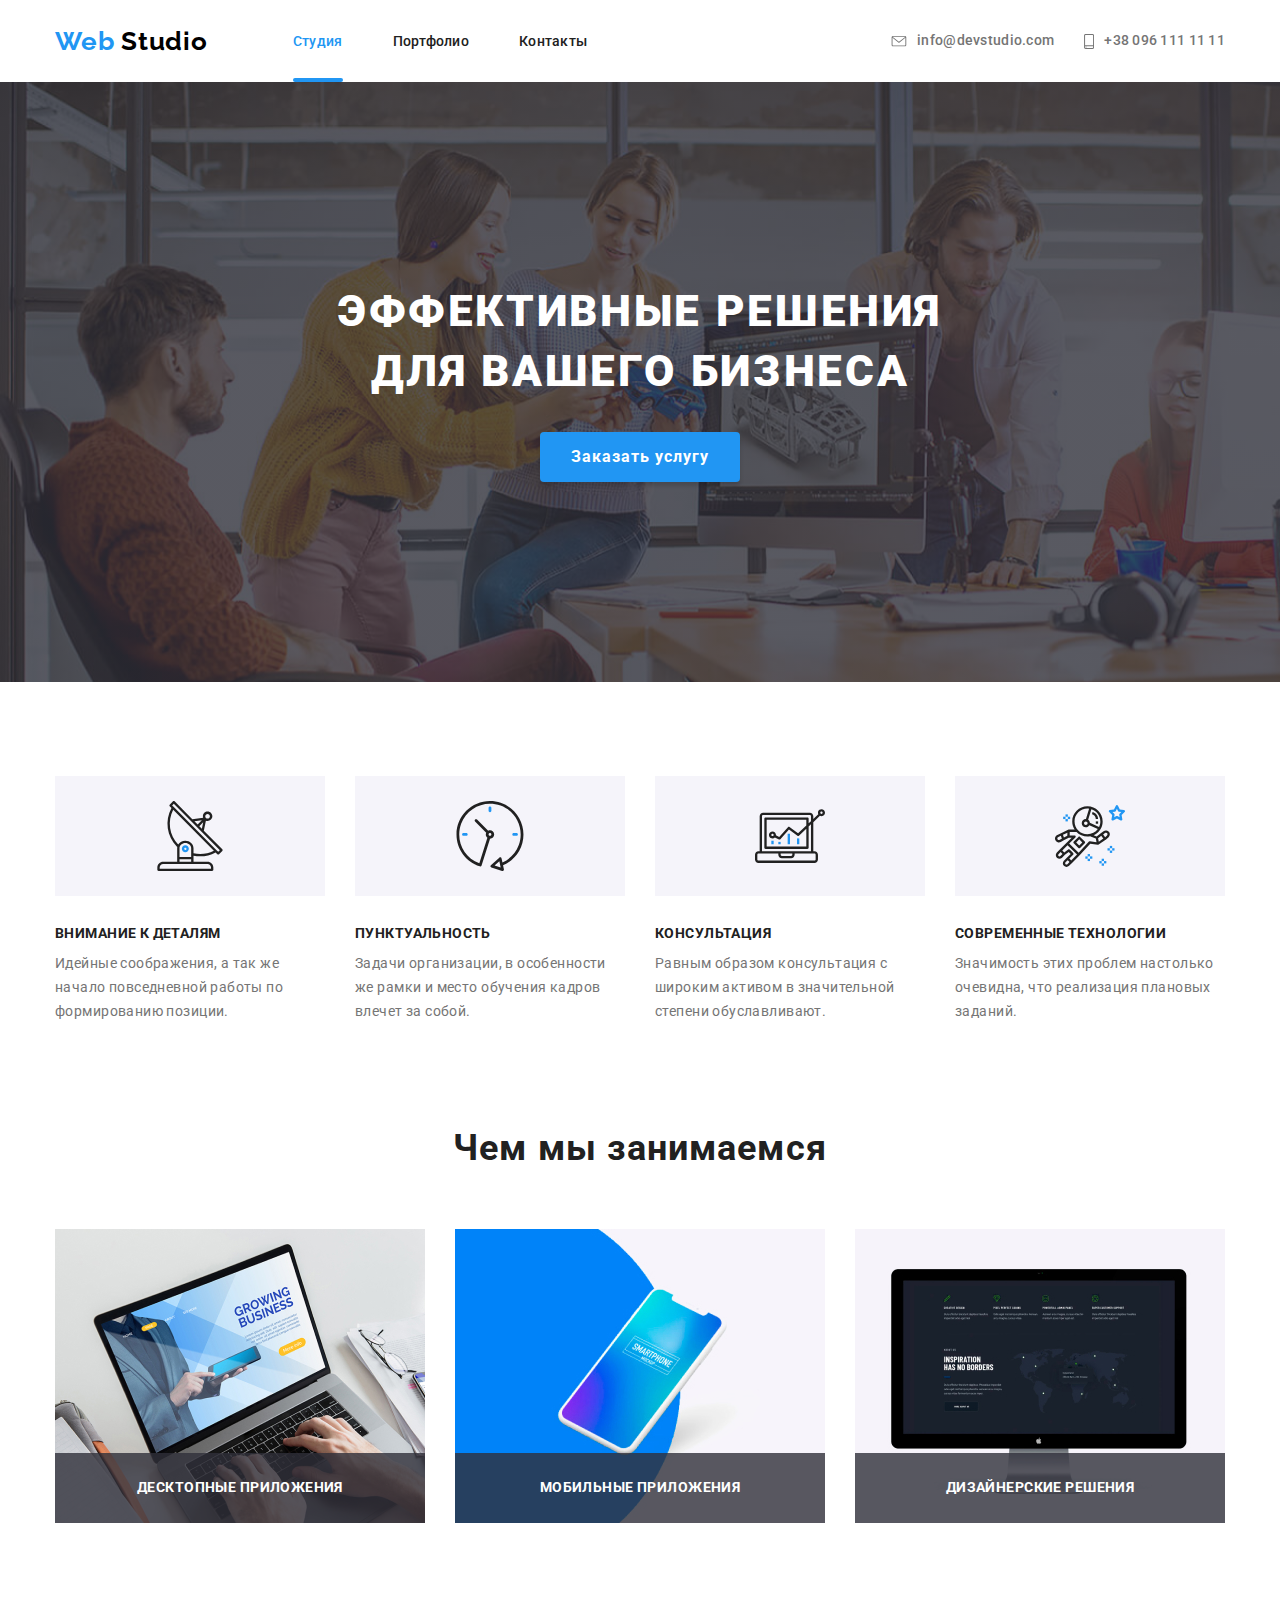
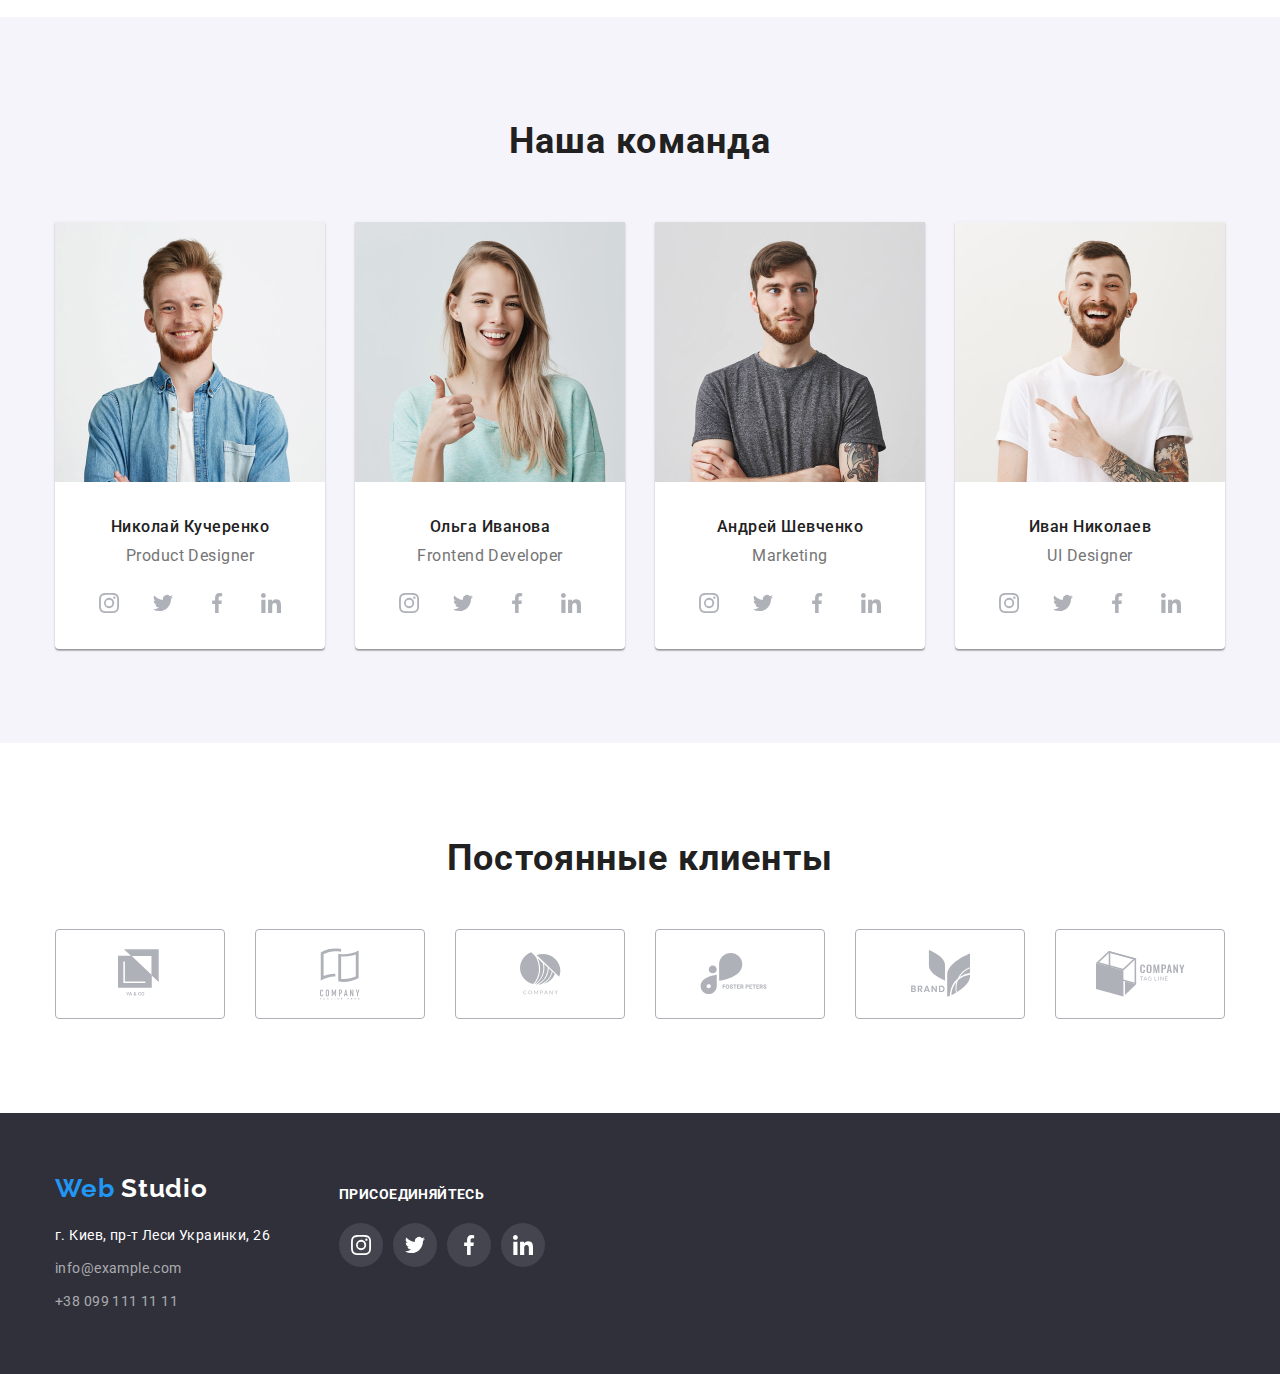
==== commit a9230594: "2134" ====
--- a/index.html
+++ b/index.html
@@ -10,7 +10,7 @@
 
 <body>
     <!--верхняя линия-->
-    <header class="header header-port-cont">
+    <header class="header">
         <div class="container">
             <nav class="navigation">
             
--- a/css/styles.css
+++ b/css/styles.css
@@ -39,13 +39,11 @@
 
 
 /*header*/
-.header{
-    padding-bottom: 25px;
-    padding-top: 25px;
-}
+
 .navigation{
     display: flex;
     align-items: center;
+  
 }
 .list-adress-link{
     display: flex;
@@ -88,7 +86,11 @@
     margin-right: 30px;
 }
 
-
+.header-nav-link{
+    padding-bottom: 32px;
+    padding-top: 32px;
+
+}
     
 .header-nav-links{
     display: flex;
@@ -105,11 +107,13 @@
 
 .nav-active::after{
     position: absolute;
+    bottom: 0;
+    left: 0;
     display: block;
     content: "";
     width: 100%;
     height: 4px;
-    margin-top: 28px;
+    
     background: var(--accent-color);
     border-radius: 2px;
 }
@@ -433,6 +437,7 @@
     height: 44px;
     border-radius: 50px;
     
+    
 }
 
 .prof{
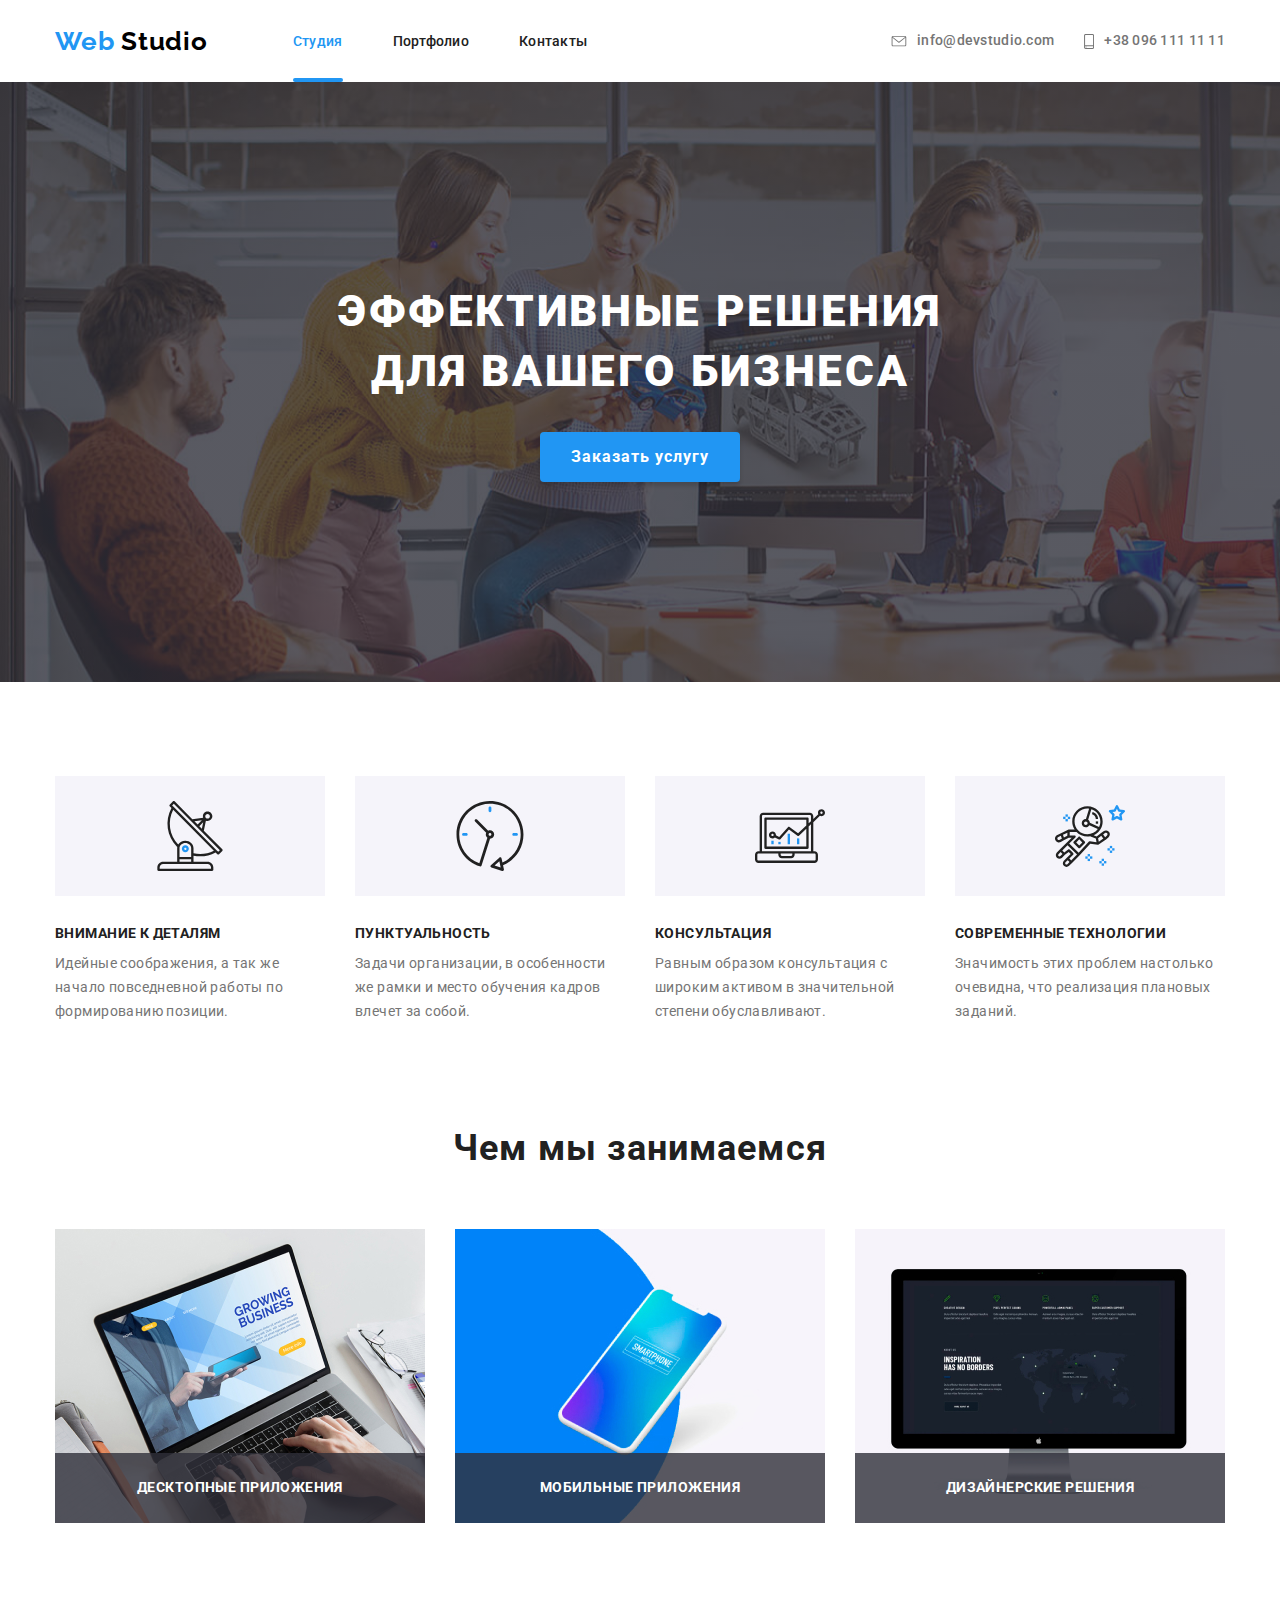
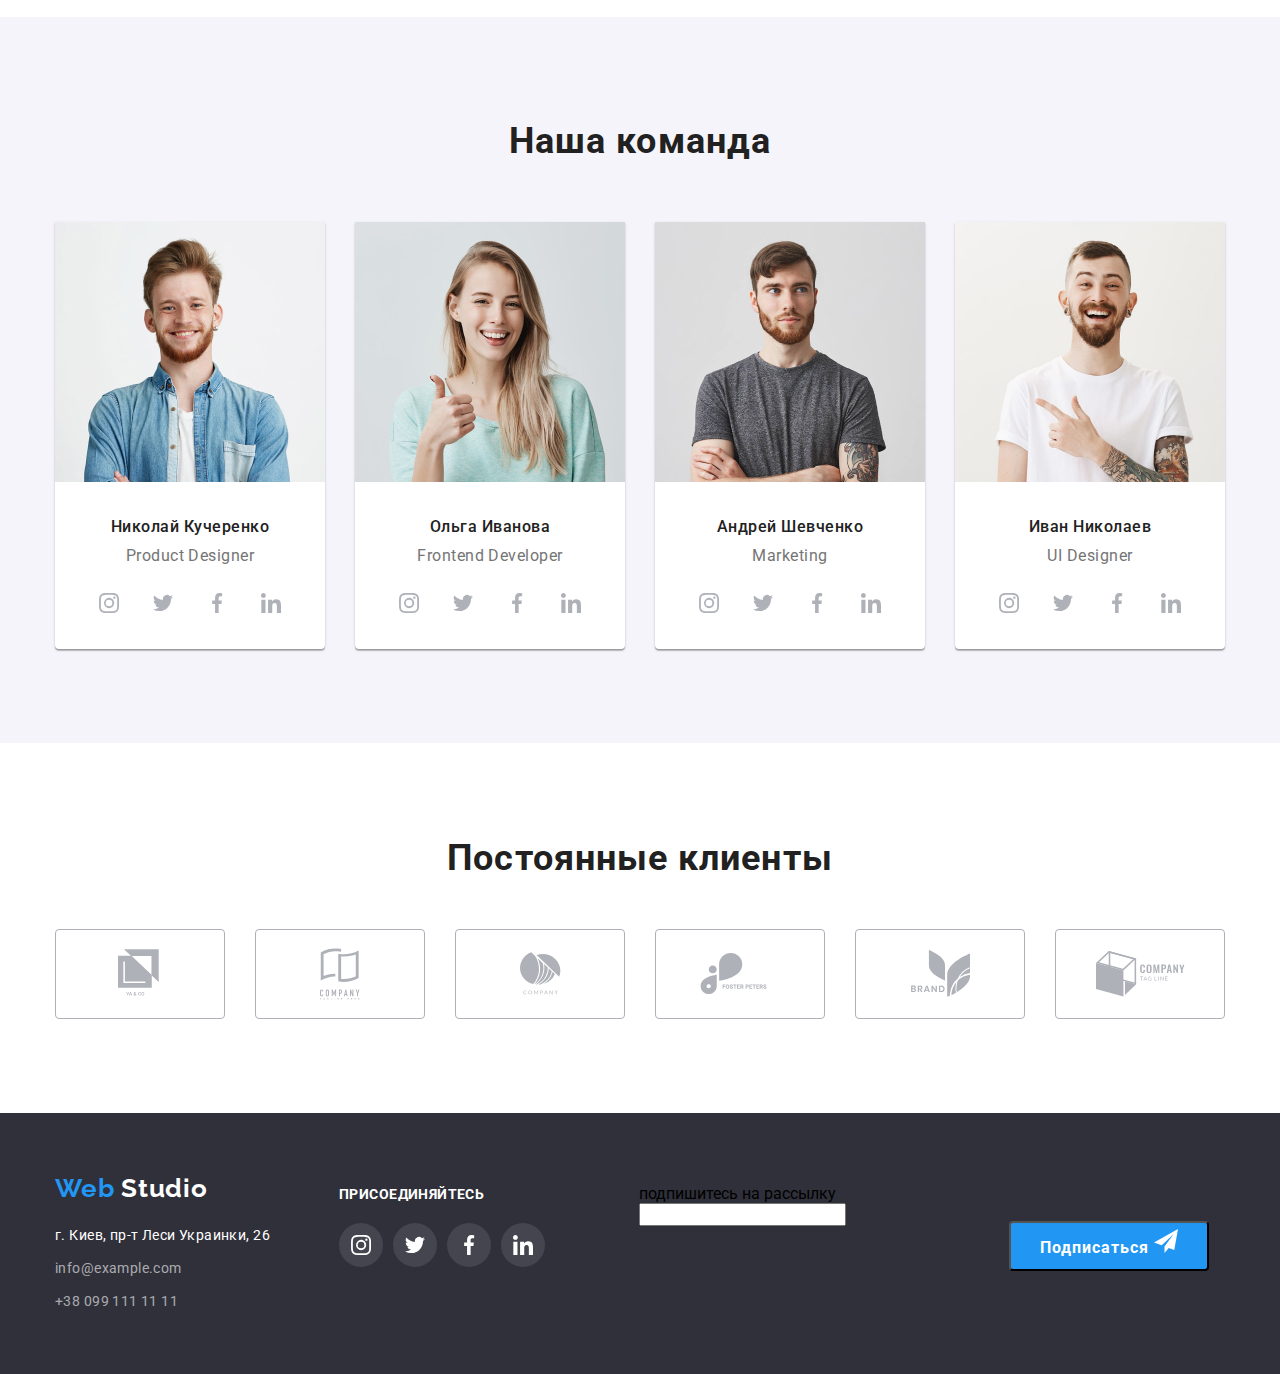
==== commit 3c4e6140: "button" ====
--- a/index.html
+++ b/index.html
@@ -66,7 +66,7 @@
         <section>
             <div class="container features-cont">
            
-            <h2 hidden>особенности</h2>
+            <h2 class="hidden">особенности</h2>
             <ul class= "list flex-list">
                 <li class="features-item">
                     <div class="features-img-container1">
@@ -370,10 +370,11 @@
             </ul>
         </div>
         <!--SUBSCRIBE-->
-        <!--<div class="subscribe">
-            <p>подпишитесь на рассылку<br>
-                <input type="text">
-               </p>
+        <div class="subscribe">
+            <p>подпишитесь на рассылку</p>
+                
+               <form action=""><input type="text"></form> 
+              
         </div>
 
         <div class="footer-button">
@@ -381,8 +382,7 @@
                 <svg width= "24" height= "24">
                 <use href="./images/sprite.svg#icon-tg"></use>
             </svg></button>
-        </div> -->
-
+        </div> 
     </div>
     </footer>
 </body>
--- a/css/styles.css
+++ b/css/styles.css
@@ -64,10 +64,12 @@
     letter-spacing: 0.02em;
     color: var(--p-text-color);
     text-decoration: none;
-    list-style: none;
+    list-style: none;    
+}
+
+.adress-link{
     transition: 0.25s cubic-bezier(0.4, 0, 0.2, 1);
 }
-
 
 .adress-item svg{
     margin-right: 10px;
@@ -248,6 +250,10 @@
 
 }
 /*<!--особенности-->*/
+.hidden{
+    position: absolute;
+    opacity: 0;
+}
 .flex-list{
     display: flex;
    
@@ -407,12 +413,14 @@
 
 .social-icon-main{
     transition: 0.25s cubic-bezier(0.4, 0, 0.2, 1);
+    fill: var(--decor-color);
+    background-color: var(--main-header-color);
 }
 
 .social-icon-main:hover,
 .social-icon-main:focus{
-    --color1: var(--accent-color);
-    --color3: var(--main-header-color);
+    background-color: var(--accent-color);
+    fill: var(--main-header-color);
 }
 .team-member:not(:last-child){
     margin-right: 30px;
@@ -673,6 +681,10 @@
     margin-right: 8px;
 }
 
+.proj-type-button{
+    transition: 0.25s cubic-bezier(0.4, 0, 0.2, 1);
+}
+
 .proj-type-button:focus,
 .proj-type-button:hover{
 
@@ -821,7 +833,5 @@
     border-bottom: solid rgba(238, 238, 238, 1) 1px;
 }
 
-.overlay{
-
-}
-
+
+
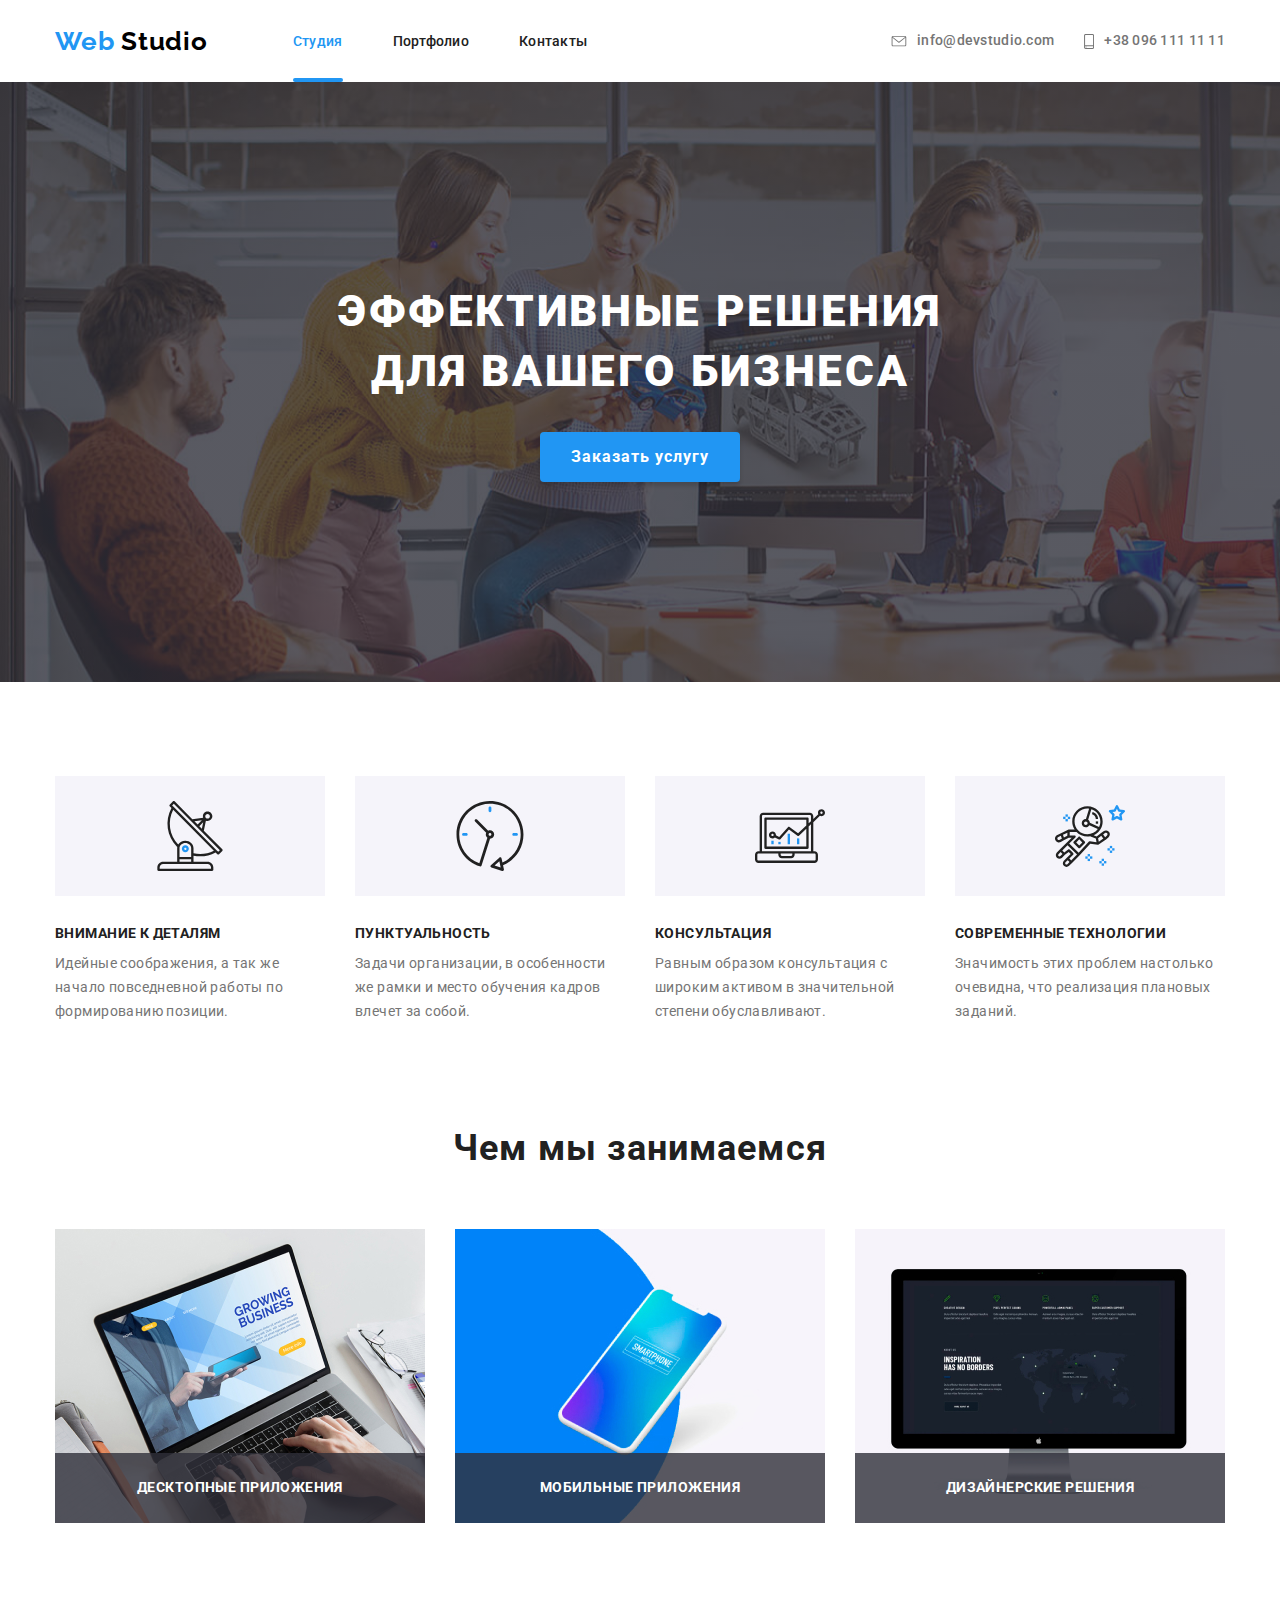
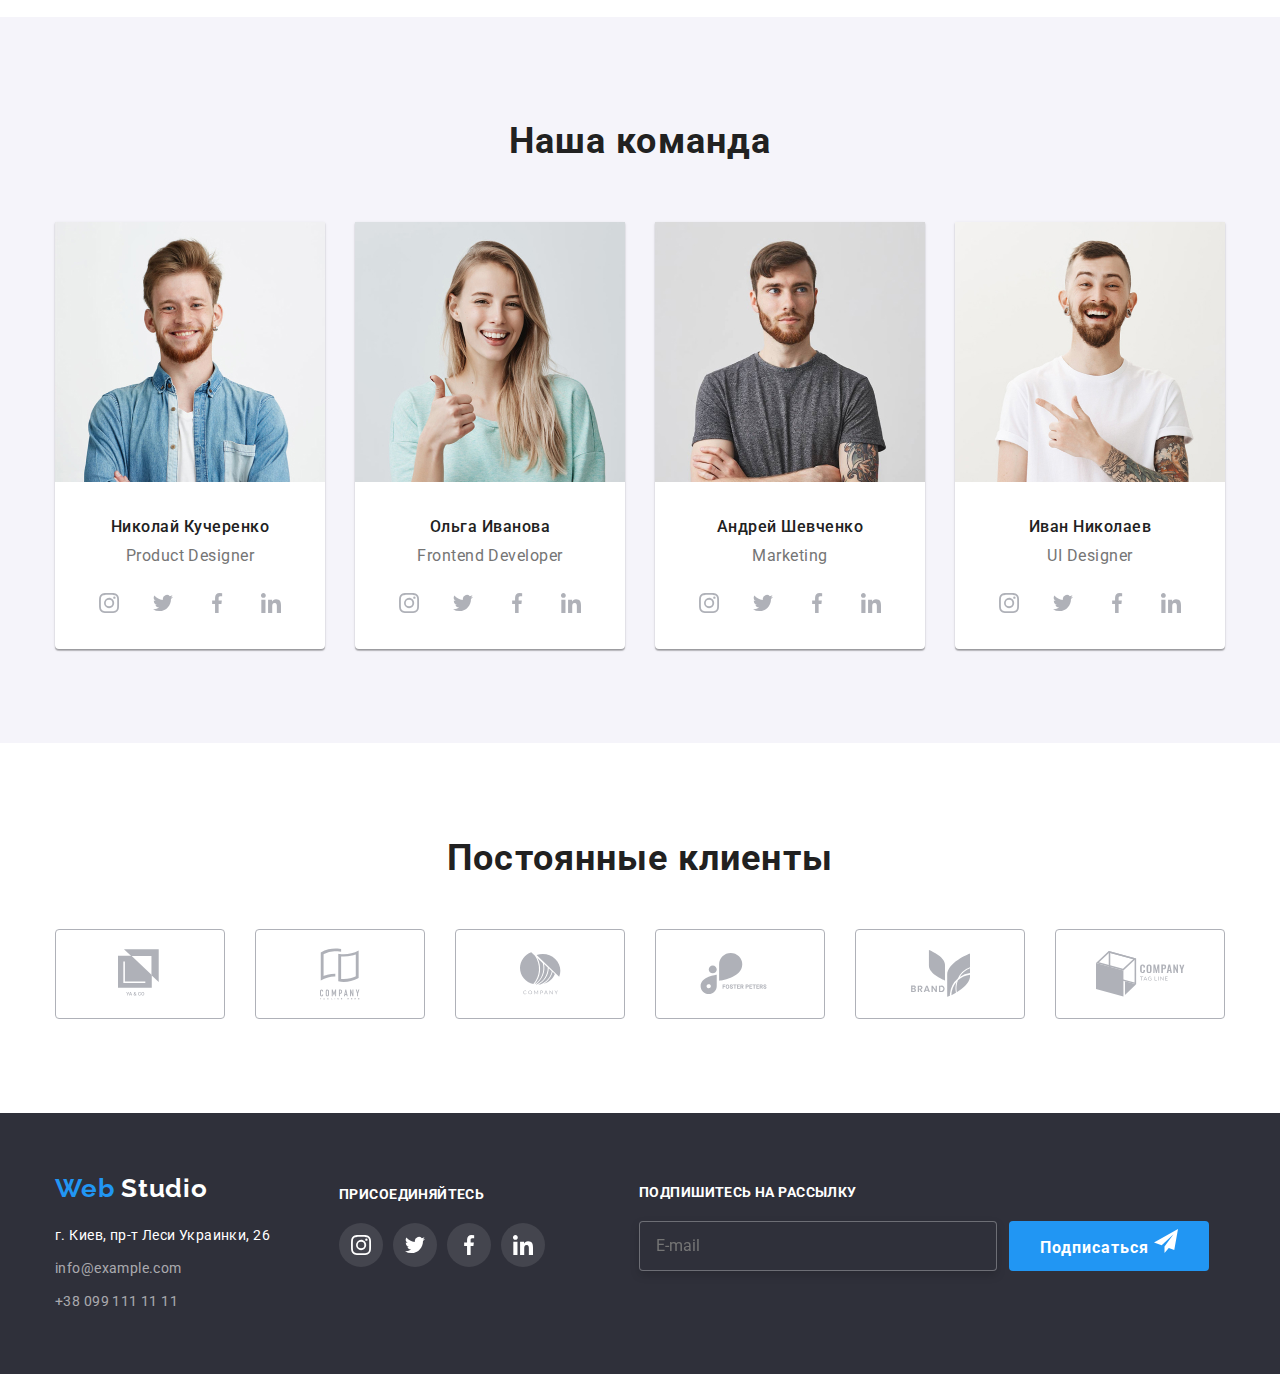
==== commit fa2bf582: "странный коммит" ====
--- a/index.html
+++ b/index.html
@@ -371,9 +371,11 @@
         </div>
         <!--SUBSCRIBE-->
         <div class="subscribe">
-            <p>подпишитесь на рассылку</p>
-                
-               <form action=""><input type="text"></form> 
+            
+               <form action="">
+                    <h2 class="subscr">подпишитесь на рассылку</h2>
+                    <input class="sub-input" type="email" placeholder="E-mail">
+                </form> 
               
         </div>
 
--- a/css/styles.css
+++ b/css/styles.css
@@ -524,31 +524,6 @@
     margin-right: 12px;
 }
 
-.footer-button{
-    padding-top: 48px;
-}
-
-
-
-.foot-button{
-    min-width: 200px;
-    height: 50px;
-    display: flex;
-    font-weight: bold;
-    font-size: 16px;
-    line-height: 1.87;
-    display: block;
-    text-align: center;
-    letter-spacing: 0.06em;
-    color: var(--main-header-color);
-    background-color: var(--accent-color);
-    border-radius: 4px;
-}
-
-.foot-button svg{
-    align-items: center;
-    justify-content: center;
-}
 
 .left-side{
     
@@ -647,6 +622,56 @@
     margin-top: 9px;
 }
 
+/*SUBSCRIBE*/
+
+.subscr{
+    
+    font-weight: bold;
+    font-size: 14px;
+    line-height: 1.14;
+    letter-spacing: 0.03em;
+    text-transform: uppercase;
+    color: var(--main-header-color);
+    margin-bottom: 20px;
+}
+
+.sub-input{
+    width: 358px;
+    height: 50px;
+    border: 1px solid rgba(255, 255, 255, 0.3);
+    box-sizing: border-box;
+    filter: drop-shadow(0px 4px 4px rgba(0, 0, 0, 0.15));
+    border-radius: 4px;
+    background-color: #2F303A;
+    padding-left: 16px;
+}
+
+.footer-button{
+    padding-top: 48px;
+    display: flex;
+}
+
+.foot-button{
+    min-width: 200px;
+    height: 50px;
+    
+    font-weight: bold;
+    font-size: 16px;
+    line-height: 1.87;
+    display: block;
+    
+    letter-spacing: 0.06em;
+    color: var(--main-header-color);
+    background-color: var(--accent-color);
+    border-radius: 4px;
+    border: 0ex;
+    
+}
+
+.foot-button svg{
+    align-items: center;
+    justify-content: center;
+}
 
 /*
  */
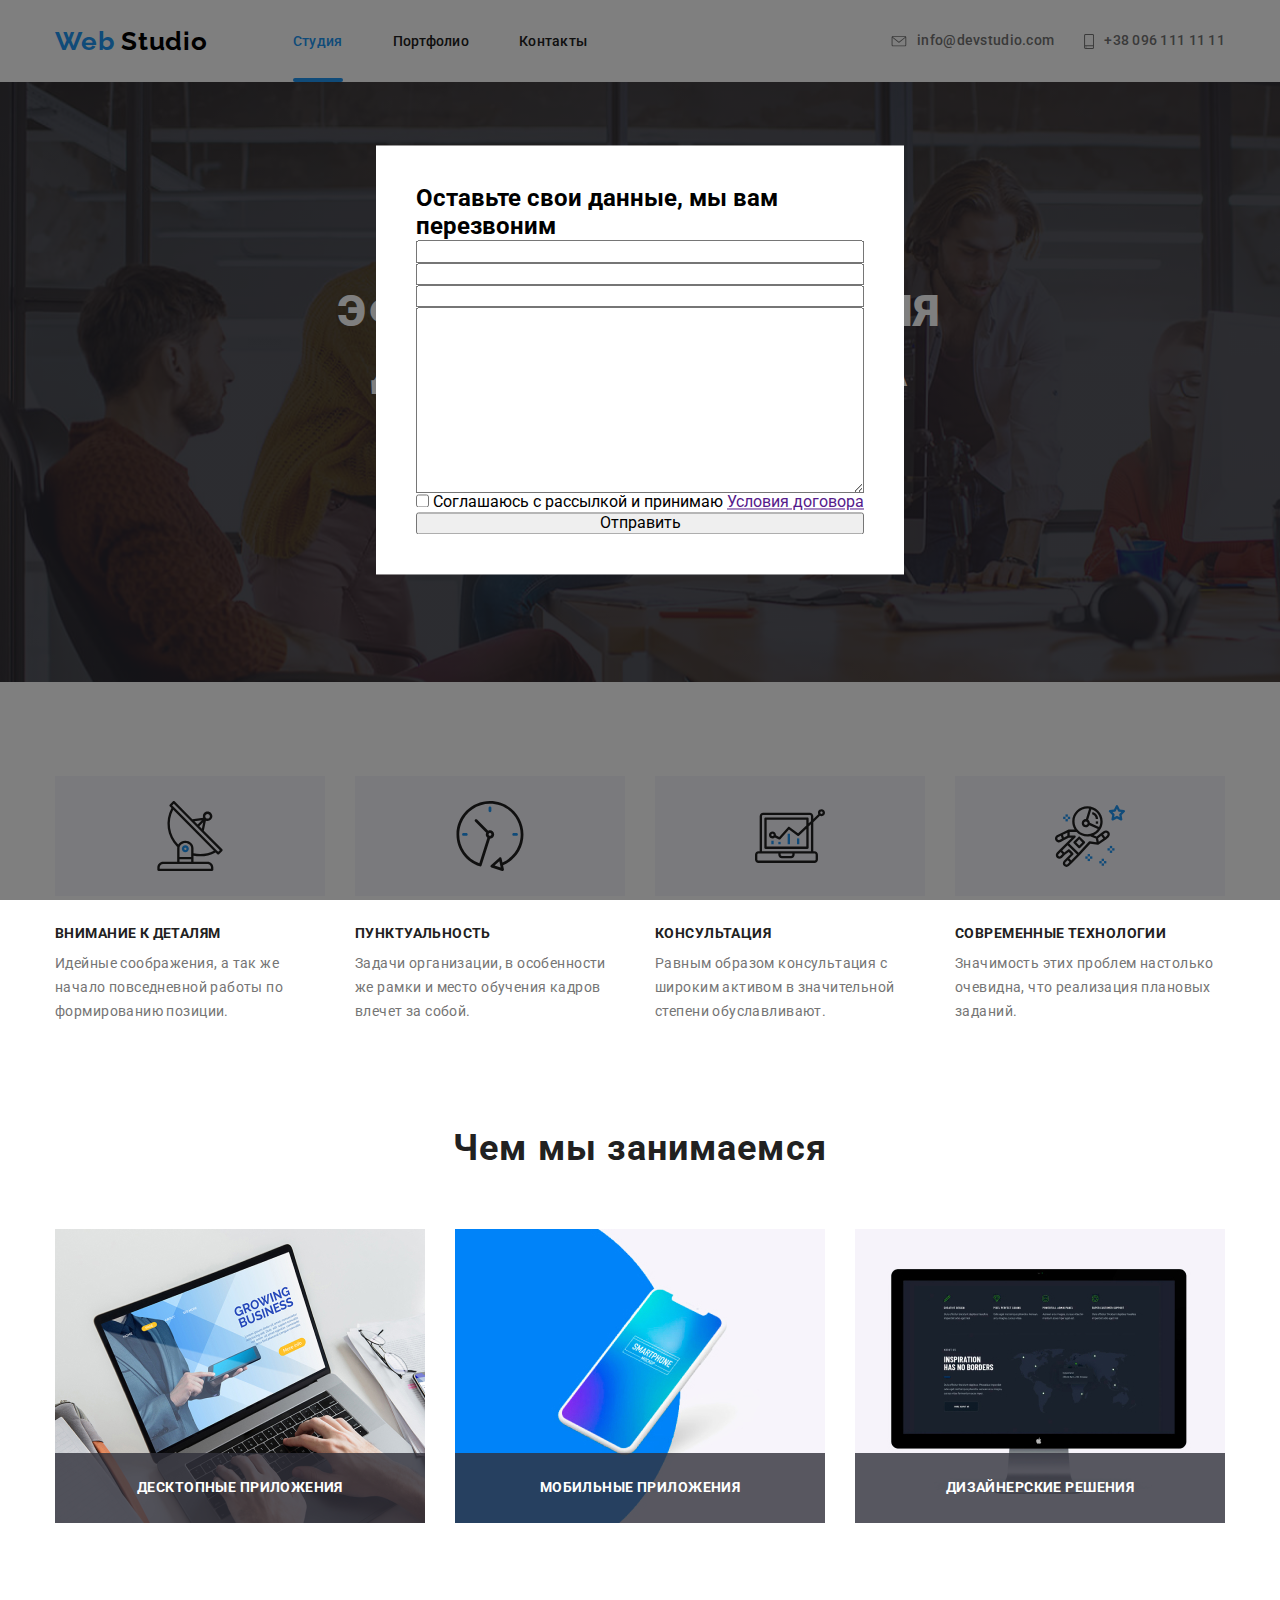
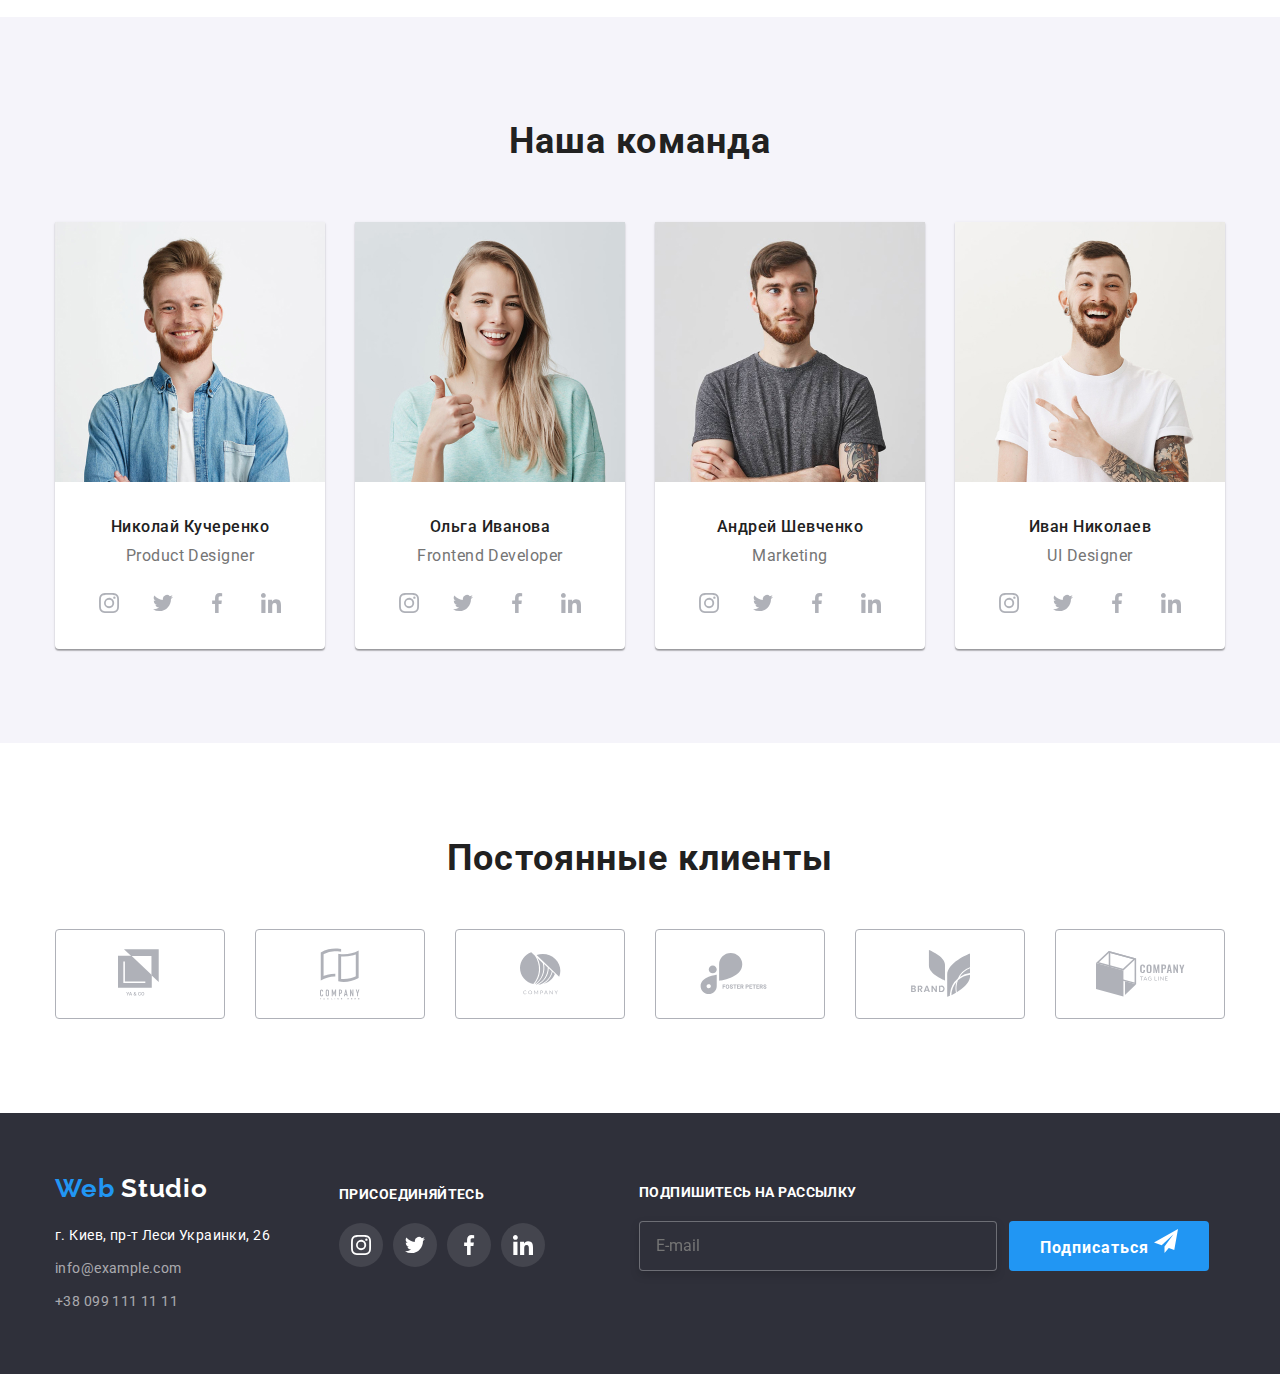
==== commit b704346e: "modal-button-in-process" ====
--- a/index.html
+++ b/index.html
@@ -66,7 +66,7 @@
         <section>
             <div class="container features-cont">
            
-            <h2 class="hidden">особенности</h2>
+            <h2 class="visually-hidden">особенности</h2>
             <ul class= "list flex-list">
                 <li class="features-item">
                     <div class="features-img-container1">
@@ -313,7 +313,28 @@
             </div>
             </section>
         
-        
+        <!--modal-window-->
+        <div class="backdrop">
+           <form class="modal-form" action="#">
+               <h2 class="modal-form-title">Оставьте свои данные, мы вам перезвоним</h2>
+               <input type="text" class="modal-form-input">
+               <input type="text" class="modal-form-input">
+               <input type="text" class="modal-form-input">
+              
+               <textarea name="" id="" cols="30" rows="10" class="modal-form-message">
+
+               </textarea>
+               <label for="" class="modal-form-option-label">
+                    <input type="checkbox" name="" id="" class="modal-form-checkbox">   
+                    <span class="modal-form-action-span">
+                        Соглашаюсь с рассылкой и принимаю <a href="">Условия договора</a>
+                    </span>
+                </label>
+                <button type="submit">Отправить</button>
+           </form> 
+        </div>
+            
+
     </main>
     <!-- FOOTER -->
     <footer>
@@ -370,22 +391,28 @@
             </ul>
         </div>
         <!--SUBSCRIBE-->
-        <div class="subscribe">
+       
             
-               <form action="">
+               <form class="subscribe-form" action="#">
+                <div class="subscribe">
+                
                     <h2 class="subscr">подпишитесь на рассылку</h2>
-                    <input class="sub-input" type="email" placeholder="E-mail">
+                    <input class="sub-input" type="email" placeholder="E-mail" required>
+                </div>
+                <div class="footer-button">
+                    <button type="submit" class="foot-button">Подписаться
+                        <svg width= "24" height= "24">
+                        <use href="./images/sprite.svg#icon-tg"></use>
+                        </svg>
+                    </button>
+                </div> 
+
                 </form> 
               
-        </div>
-
-        <div class="footer-button">
-            <button class="foot-button">Подписаться
-                <svg width= "24" height= "24">
-                <use href="./images/sprite.svg#icon-tg"></use>
-            </svg></button>
-        </div> 
-    </div>
+        
+
+       </div>
+    
     </footer>
 </body>
 </html>--- a/css/styles.css
+++ b/css/styles.css
@@ -250,10 +250,19 @@
 
 }
 /*<!--особенности-->*/
-.hidden{
+.visually-hidden {
     position: absolute;
-    opacity: 0;
-}
+    width: 1px;
+    height: 1px;
+    margin: -1px;
+    border: 0;
+    padding: 0;
+    white-space: nowrap;
+    clip-path: inset(100%);
+    clip: rect(0 0 0 0);
+    overflow: hidden;
+  }
+  
 .flex-list{
     display: flex;
    
@@ -507,6 +516,32 @@
     margin-right: 30px;
 }
 
+/*modal-window*/
+.backdrop{
+    position: fixed;
+    top: 0;
+    left: 0;
+    width: 100%;
+    height: 100%;
+    background-color: rgba(0, 0, 0, 0.5);
+    z-index: 100;
+}
+
+.modal-form{
+    position: absolute;
+    left: 50%;
+    top: 40%;
+    transform: translate(-50%, -50%);
+    display: flex;
+    flex-direction: column;
+    width: 528px;
+    /*height: 581px;*/
+    background-color: var(--main-header-color);
+    padding: 40px;
+    
+}
+
+
 
 /* FOOTER */
 
@@ -515,6 +550,10 @@
     display: flex;
     padding-top: 60px;
     padding-bottom: 60px;
+}
+
+.subscribe-form{
+    display: flex;
 }
 
 .subscribe{
